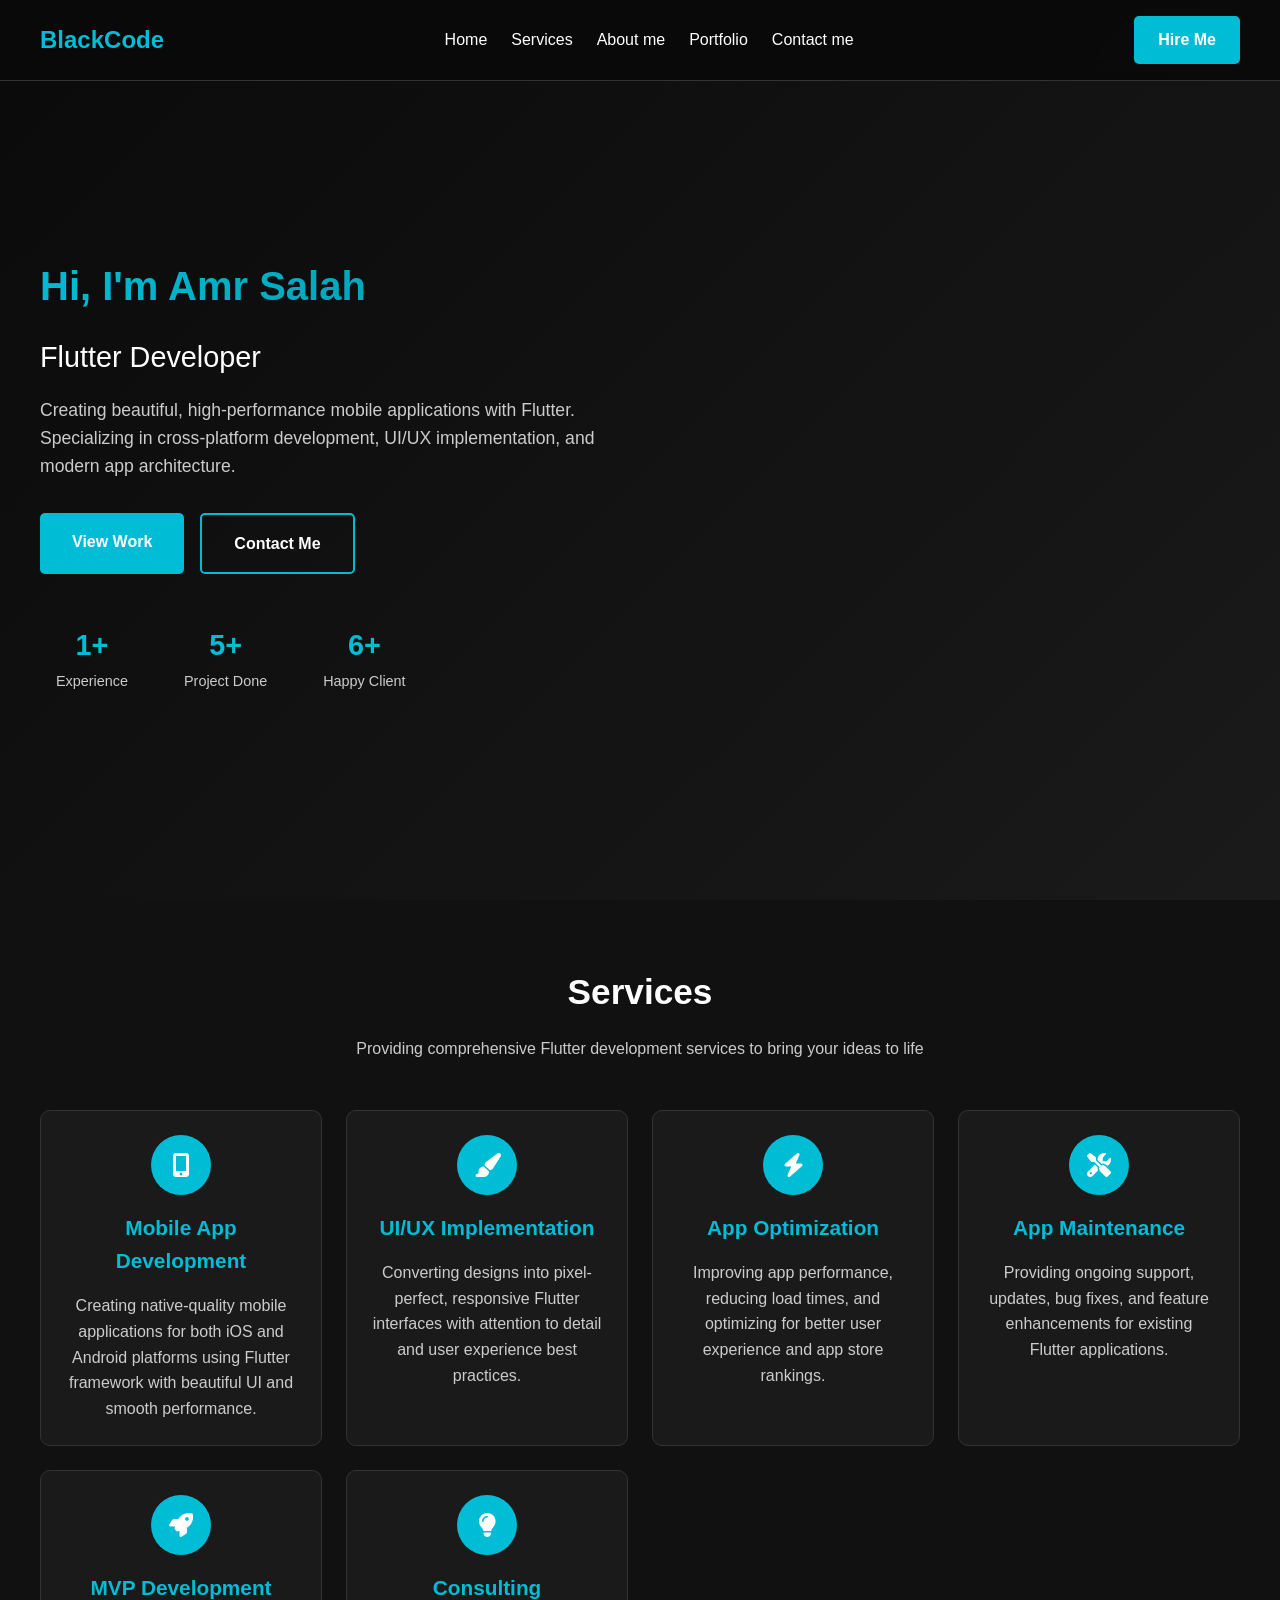
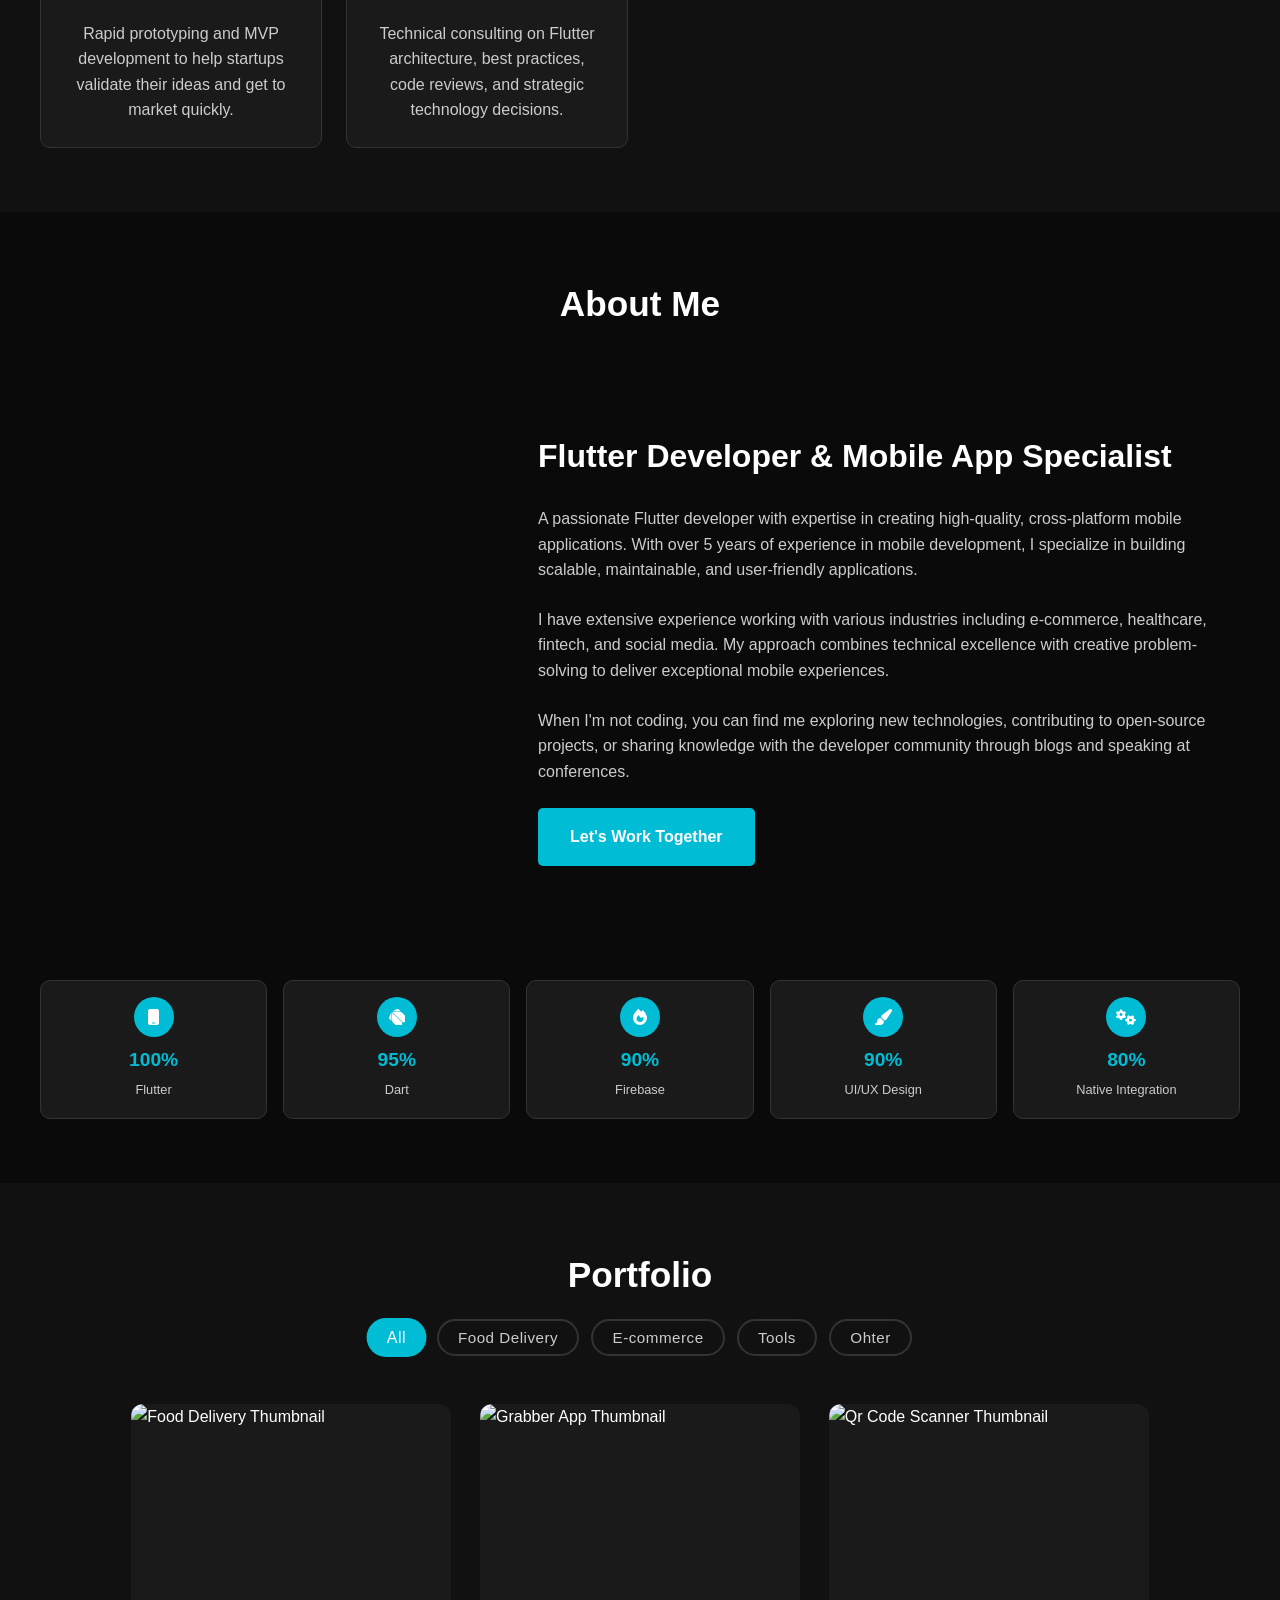
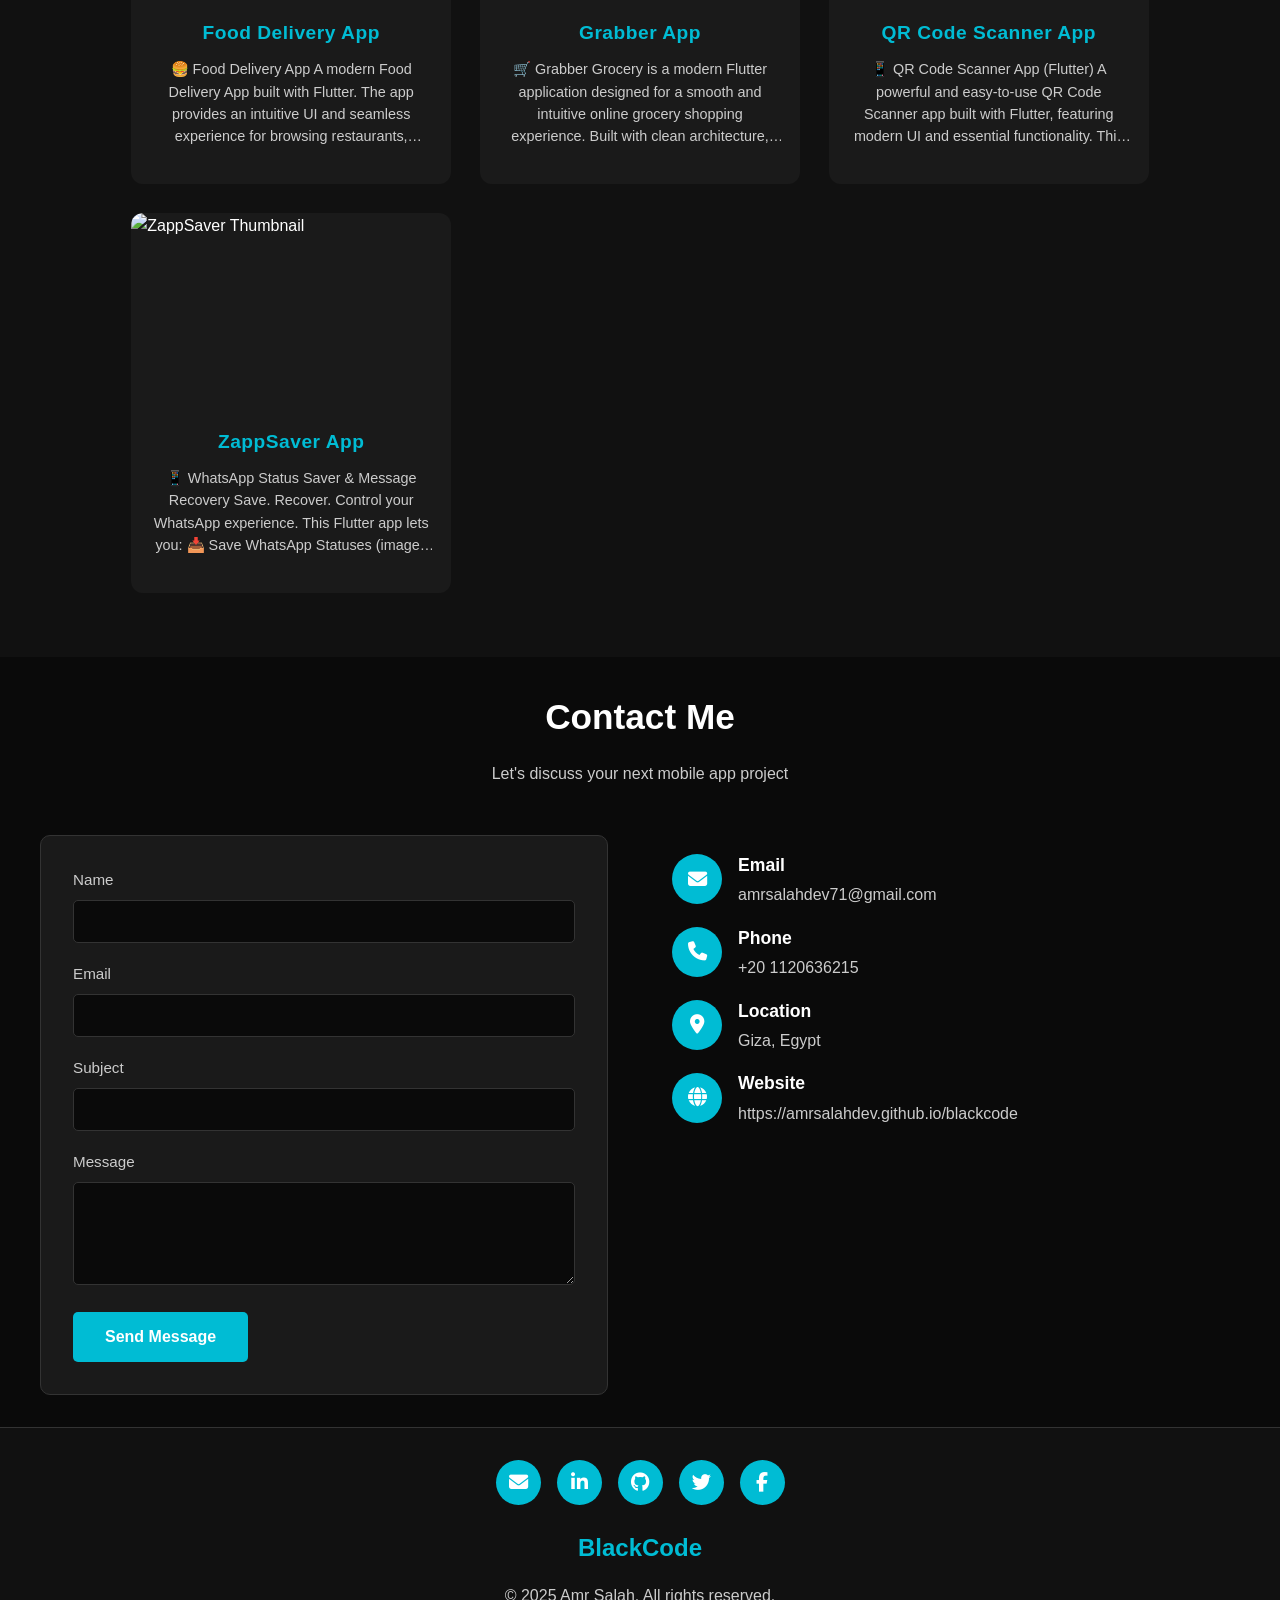
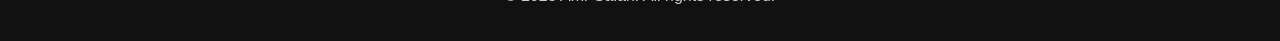
==== index.html @ 96d41e53 "update" ====
<!DOCTYPE html>
<html lang="en">

<head>
    <meta charset="UTF-8">
    <meta name="viewport" content="width=device-width, initial-scale=1.0">
    <title>Amr Salah | Flutter Developer</title>
    <link rel="stylesheet" href="https://cdnjs.cloudflare.com/ajax/libs/font-awesome/6.4.0/css/all.min.css">
    <!-- Lottie Player Web Component -->
    <script src="https://unpkg.com/@lottiefiles/lottie-player@latest/dist/lottie-player.js"></script>
    <!-- Load CSS -->
    <link rel="stylesheet" href="css/style.css">
    <link rel="stylesheet" href="css/header.css">
    <link rel="stylesheet" href="css/hero.css">
    <link rel="stylesheet" href="css/portfolio.css">
    <link rel="stylesheet" href="css/about.css">
    <link rel="stylesheet" href="css/services.css">
    <link rel="stylesheet" href="css/contact.css">
    <link rel="stylesheet" href="css/footer.css">
    

</head>

<body>
    <!-- Header -->
    <header class="header">
    <nav class="nav">
        <div class="logo">BlackCode</div>

        <ul class="nav-links">
            <li><a href="#home">Home</a></li>
            <li><a href="#services">Services</a></li>
            <li><a href="#about">About me</a></li>
            <li><a href="#portfolio">Portfolio</a></li>
            <li><a href="#contact">Contact me</a></li>
            <button class="close-menu">&times;</button>
        </ul>

        <a href="#contact" class="hire-btn">Hire Me</a>

        <button class="mobile-menu-btn" aria-label="Toggle menu">
            <i class="fas fa-bars"></i>
        </button>
    </nav>
</header>


    <!-- Hero Section -->
<section id="home" class="hero">
    <div class="hero-content">
        <div class="hero-text">
            <h1>Hi, I'm Amr Salah</h1>
            <h2>Flutter Developer</h2>
            <p>Creating beautiful, high-performance mobile applications with Flutter. Specializing in cross-platform
                development, UI/UX implementation, and modern app architecture.</p>
            <div class="hero-buttons">
                <a href="#portfolio" class="btn btn-primary">View Work</a>
                <a href="#contact" class="btn btn-secondary">Contact Me</a>
            </div>
            <div class="hero-stats">
                <div class="stat">
                    <span class="stat-number">1+</span>
                    <span class="stat-label">Experience</span>
                </div>
                <div class="stat">
                    <span class="stat-number">5+</span>
                    <span class="stat-label">Project Done</span>
                </div>
                <div class="stat">
                    <span class="stat-number">6+</span>
                    <span class="stat-label">Happy Client</span>
                </div>
            </div>
        </div>
        <div class="hero-image">
            <lottie-player src="https://raw.githubusercontent.com/AmrSalahDev/blackcode/main/laptop_lottie.json"
                background="transparent" speed="1" style="width: 600px; height: 600px;" loop autoplay>
            </lottie-player>
        </div>
    </div>
</section>

    <!-- Services Section -->
    <section id="services" class="services">
        <div class="container">
            <h2 class="section-title">Services</h2>
            <p class="section-subtitle">Providing comprehensive Flutter development services to bring your ideas to life
            </p>
            <div class="services-grid">
                <div class="service-card">
                    <div class="service-icon"><i class="fas fa-mobile-alt"></i></div>
                    <h3>Mobile App Development</h3>
                    <p>Creating native-quality mobile applications for both iOS and Android platforms using Flutter
                        framework with beautiful UI and smooth performance.</p>
                </div>
                <div class="service-card">
                    <div class="service-icon"><i class="fas fa-paint-brush"></i></div>
                    <h3>UI/UX Implementation</h3>
                    <p>Converting designs into pixel-perfect, responsive Flutter interfaces with attention to detail and
                        user experience best practices.</p>
                </div>
                <div class="service-card">
                    <div class="service-icon"><i class="fas fa-bolt"></i></div>
                    <h3>App Optimization</h3>
                    <p>Improving app performance, reducing load times, and optimizing for better user experience and app
                        store rankings.</p>
                </div>
                <div class="service-card">
                    <div class="service-icon"><i class="fas fa-tools"></i></div>
                    <h3>App Maintenance</h3>
                    <p>Providing ongoing support, updates, bug fixes, and feature enhancements for existing Flutter
                        applications.</p>
                </div>
                <div class="service-card">
                    <div class="service-icon"><i class="fas fa-rocket"></i></div>
                    <h3>MVP Development</h3>
                    <p>Rapid prototyping and MVP development to help startups validate their ideas and get to market
                        quickly.</p>
                </div>
                <div class="service-card">
                    <div class="service-icon"><i class="fas fa-lightbulb"></i></div>
                    <h3>Consulting</h3>
                    <p>Technical consulting on Flutter architecture, best practices, code reviews, and strategic
                        technology decisions.</p>
                </div>
            </div>
        </div>
    </section>

    <!-- About Section -->
   <section id="about" class="about">
    <div class="container">
        <h2 class="section-title">About Me</h2>
        <div class="about-content">
            <div class="about-image">
                <lottie-player src="https://raw.githubusercontent.com/AmrSalahDev/blackcode/main/laptop_lottie.json"
                    background="transparent" speed="1" style="width: 600px; height: 600px;" loop autoplay>
                </lottie-player>
            </div>
            <div class="about-text">
                <h2>Flutter Developer & Mobile App Specialist</h2>
                <p>A passionate Flutter developer with expertise in creating high-quality, cross-platform mobile
                    applications. With over 5 years of experience in mobile development, I specialize in building
                    scalable, maintainable, and user-friendly applications.</p>
                <p>I have extensive experience working with various industries including e-commerce, healthcare,
                    fintech, and social media. My approach combines technical excellence with creative
                    problem-solving to deliver exceptional mobile experiences.</p>
                <p>When I'm not coding, you can find me exploring new technologies, contributing to open-source
                    projects, or sharing knowledge with the developer community through blogs and speaking at
                    conferences.</p>
                <a href="#contact" class="btn btn-primary">Let's Work Together</a>
            </div>
        </div>
        <div class="skills-grid">
            <div class="skill">
                <div class="skill-icon"><i class="fas fa-mobile"></i></div>
                <span class="skill-percent">100%</span>
                <span class="skill-name">Flutter</span>
            </div>
            <div class="skill">
                <div class="skill-icon"><i class="fa-brands fa-dart-lang"></i></div>
                <span class="skill-percent">95%</span>
                <span class="skill-name">Dart</span>
            </div>
            <div class="skill">
                <div class="skill-icon"><i class="fas fa-fire"></i></div>
                <span class="skill-percent">90%</span>
                <span class="skill-name">Firebase</span>
            </div>
            <div class="skill">
                <div class="skill-icon"><i class="fas fa-paint-brush"></i></div>
                <span class="skill-percent">90%</span>
                <span class="skill-name">UI/UX Design</span>
            </div>
            <div class="skill">
                <div class="skill-icon"><i class="fas fa-cogs"></i></div>
                <span class="skill-percent">80%</span>
                <span class="skill-name">Native Integration</span>
            </div>
        </div>
    </div>
</section>

    <!-- Portfolio Section -->
    <section id="portfolio" class="portfolio">
        <div class="container">
            <h2 class="section-title">Portfolio</h2>

            <!-- Filter Buttons -->
            <div class="portfolio-filters">
                <button class="filter-btn active" data-filter="all">All</button>
                <button class="filter-btn" data-filter="food-delivery">Food Delivery</button>
                <button class="filter-btn" data-filter="ecommerce">E-commerce</button>
                <button class="filter-btn" data-filter="tool">Tools</button>
                <button class="filter-btn" data-filter="other">Ohter</button>
            </div>

            <!-- Portfolio Grid -->
            <div class="portfolio-grid">

                <a href="https://github.com/AmrSalahDev/FoodDelivery" target="_blank"
                    style="text-decoration: none; color: inherit;">
                    <div class="portfolio-item" data-category="food-delivery">
                        <div class="portfolio-image">
                            <img src="https://raw.githubusercontent.com/AmrSalahDev/FoodDelivery/main/screenshots/figma_thumbnail.png"
                                alt="Food Delivery Thumbnail">
                        </div>
                        <div class="portfolio-content">
                            <h3>Food Delivery App</h3>
                            <p>🍔 Food Delivery App A modern Food Delivery App built with Flutter. The app provides an
                                intuitive UI and seamless experience for browsing restaurants, selecting meals, and
                                placing orders.</p>
                        </div>
                    </div>
                </a>

                <a href="https://github.com/AmrSalahDev/Grabber" target="_blank"
                    style="text-decoration: none; color: inherit;">
                    <div class="portfolio-item" data-category="other">
                        <div class="portfolio-image">
                            <img src="https://raw.githubusercontent.com/AmrSalahDev/Grabber/main/screenshots/figma_thumbnail.png"
                                alt="Grabber App Thumbnail">
                        </div>
                        <div class="portfolio-content">
                            <h3>Grabber App</h3>
                            <p>🛒 Grabber Grocery is a modern Flutter application designed for a smooth and intuitive online grocery shopping experience. Built with clean architecture, state management (Cubit/BLoC), and Material 3 design, it offers a fast, reliable, and user-friendly way to browse.</p>
                        </div>
                    </div>
                </a>


                <a href="https://github.com/AmrSalahDev/QR-Code-Scanner" target="_blank"
                    style="text-decoration: none; color: inherit;">
                    <div class="portfolio-item" data-category="tool">
                        <div class="portfolio-image">
                            <img src="https://raw.githubusercontent.com/AmrSalahDev/QR-Code-Scanner/main/screenshots/figma-thumbnail.png"
                                alt="Qr Code Scanner Thumbnail">
                        </div>
                        <div class="portfolio-content">
                            <h3>QR Code Scanner App</h3>
                            <p>📱 QR Code Scanner App (Flutter) A powerful and easy-to-use QR Code Scanner app built
                                with Flutter, featuring modern UI and essential functionality. This app allows users to
                                scan QR codes instantly, view scan history, and generate new QR codes with custom data.
                            </p>
                        </div>
                    </div>
                </a>

                <a href="https://github.com/AmrSalahDev/ZappSaver" target="_blank"
                    style="text-decoration: none; color: inherit;">
                    <div class="portfolio-item" data-category="tool">
                        <div class="portfolio-image">
                            <img src="https://raw.githubusercontent.com/AmrSalahDev/ZappSaver/main/screenshots/figma_thumbnail.png"
                                alt="ZappSaver Thumbnail">
                        </div>
                        <div class="portfolio-content">
                            <h3>ZappSaver App</h3>
                            <p>📱 WhatsApp Status Saver & Message Recovery Save. Recover. Control your WhatsApp experience. This Flutter app lets you: 📥 Save WhatsApp Statuses (images & videos) directly to your phone before they disappear. 🕵️ Recover Deleted Messages even after the sender deletes them. 💾 View, manage, and share saved statuses anytime.
                            </p>
                        </div>
                    </div>
                </a>


            </div>
        </div>
    </section>

    <!-- Contact Section -->
    <section id="contact" class="contact">
        <div class="container">
            <h2 class="section-title">Contact Me</h2>
            <p class="section-subtitle">Let's discuss your next mobile app project</p>
            <div class="contact-content">
                <div class="contact-form">
                    <form action="https://formspree.io/f/xgvlqvgq" method="POST">
                        <div class="form-group">
                            <label for="name">Name</label>
                            <input type="text" id="name" name="name" required>
                        </div>
                        <div class="form-group">
                            <label for="email">Email</label>
                            <input type="email" id="email" name="email" required>
                        </div>
                        <div class="form-group">
                            <label for="subject">Subject</label>
                            <input type="text" id="subject" name="subject" required>
                        </div>
                        <div class="form-group">
                            <label for="message">Message</label>
                            <textarea id="message" name="message" rows="5" required></textarea>
                        </div>
                        <button type="submit" class="btn btn-primary">Send Message</button>
                    </form>

                </div>
                <div class="contact-info">
                    <div class="contact-item">
                        <div class="contact-icon"><i class="fas fa-envelope"></i></div>
                        <div class="contact-details">
                            <h4>Email</h4>
                            <p>amrsalahdev71@gmail.com</p>
                        </div>
                    </div>
                    <div class="contact-item">
                        <div class="contact-icon"><i class="fas fa-phone"></i></div>
                        <div class="contact-details">
                            <h4>Phone</h4>
                            <p>+20 1120636215</p>
                        </div>
                    </div>
                    <div class="contact-item">
                        <div class="contact-icon"><i class="fas fa-map-marker-alt"></i></div>
                        <div class="contact-details">
                            <h4>Location</h4>
                            <p>Giza, Egypt</p>
                        </div>
                    </div>
                    <div class="contact-item">
                        <div class="contact-icon"><i class="fas fa-globe"></i></div>
                        <div class="contact-details">
                            <h4>Website</h4>
                            <p>https://amrsalahdev.github.io/blackcode</p>
                        </div>
                    </div>
                </div>
            </div>
        </div>
    </section>

    <!-- Footer -->
    <footer class="footer">
        <div class="footer-content">
            <div class="social-links">
                <a href="mailto:amrsalahdev71@gmail.com" class="social-link" aria-label="Email" target="_blank">
                    <i class="fas fa-envelope"></i>
                </a>

                <a href="https://www.linkedin.com/in/amr-salah-02378b283/" class="social-link" aria-label="LinkedIn"
                    target="_blank">
                    <i class="fab fa-linkedin-in"></i>
                </a>

                <a href="https://github.com/AmrSalahDev" class="social-link" aria-label="GitHub" target="_blank">
                    <i class="fab fa-github"></i>
                </a>

                <a href="#" class="social-link" aria-label="Twitter" target="_blank">
                    <i class="fab fa-twitter"></i>
                </a>

                <a href="#" class="social-link" aria-label="Facebook" target="_blank">
                    <i class="fab fa-facebook-f"></i>
                </a>

            </div>
            <div class="logo" style="margin-bottom: 1rem;">BlackCode</div>
            <p>&copy; 2025 Amr Salah. All rights reserved.</p>
        </div>
    </footer>

    <script src="js/script.js"></script>
</body>

</html>
---- css/style.css ----
:root {
    --primary-color: #00bcd4;
    --primary-dark: #0097a7;
    --bg-dark: #0a0a0a;
    --bg-light: #1a1a1a;
    --text-light: #cccccc;
    --text-white: #ffffff;
    --border-color: #333333;
    --card-bg: #1a1a1a;
    --transition: all 0.3s ease;
}

* {
    margin: 0;
    padding: 0;
    box-sizing: border-box;
}

body {
    font-family: 'Segoe UI', Tahoma, Geneva, Verdana, sans-serif;
    background-color: var(--bg-dark);
    color: var(--text-white);
    line-height: 1.6;
    overflow-x: hidden;
}

/* Sections */
section {
    padding: 4rem 1rem;
    opacity: 0;
    transform: translateY(40px);
    transition: all 0.8s ease-out;
}

section.visible {
    opacity: 1;
    transform: translateY(0);
}

.container {
    max-width: 1200px;
    margin: 0 auto;
}

.section-title {
    text-align: center;
    font-size: 2.2rem;
    margin-bottom: 1rem;
    color: var(--text-white);
}

.section-subtitle {
    text-align: center;
    color: var(--text-light);
    margin-bottom: 3rem;
    max-width: 600px;
    margin-left: auto;
    margin-right: auto;
}




/* Animations */
@keyframes fadeIn {
    from {
        opacity: 0;
        transform: translateY(10px);
    }

    to {
        opacity: 1;
        transform: translateY(0);
    }
}

/* Smooth scrolling */
html {
    scroll-behavior: smooth;
}


/* Reduced motion for users who prefer it */
@media (prefers-reduced-motion: reduce) {
    * {
        animation-duration: 0.01ms !important;
        animation-iteration-count: 1 !important;
        transition-duration: 0.01ms !important;
    }

    section {
        opacity: 1;
        transform: none;
        transition: none;
    }

    html {
        scroll-behavior: auto;
    }
}

/* Responsive Design */
@media (min-width: 768px) {
    .hero-content {
        grid-template-columns: 1fr 1fr;
        text-align: left;
        gap: 4rem;
    }

    .hero-image {
        order: 1;
    }

    .hero-buttons {
        justify-content: flex-start;
    }

    .hero-stats {
        justify-content: flex-start;
    }

    .about-content {
        grid-template-columns: 1fr 2fr;
        text-align: left;
    }

    .contact-content {
        grid-template-columns: 1fr 1fr;
        gap: 4rem;
    }

    .nav-links {
        display: flex;
    }
}

@media (max-width: 767px) {
    .mobile-menu-btn {
        display: block;
    }

    .nav-links {
        display: none;
    }

    .hero-text h1 {
        font-size: 2.2rem;
    }

    .hero-text h2 {
        font-size: 1.6rem;
    }

    .hero-buttons {
        flex-direction: column;
        align-items: center;
    }

    .btn {
        width: 100%;
        max-width: 280px;
    }

    .hero-stats {
        justify-content: center;
    }

    .portfolio-filters {
        flex-wrap: wrap;
    }

    .hire-btn {
        display: none;
    }
}

@media (max-width: 480px) {
    .header {
        padding: 1rem;
    }

    .hero,
    .services,
    .about,
    .portfolio,
    .contact {
        padding: 3rem 1rem;
    }

    .section-title {
        font-size: 1.8rem;
    }

    .hero-text h1 {
        font-size: 2rem;
    }

    .hero-text h2 {
        font-size: 1.5rem;
    }

    .stat {
        min-width: 80px;
        padding: 0.5rem;
    }

    .stat-number {
        font-size: 1.5rem;
    }
}
---- css/header.css ----
/* Header */
.header {
    position: fixed;
    top: 0;
    width: 100%;
    background: rgba(10, 10, 10, 0.95);
    backdrop-filter: blur(10px);
    z-index: 1000;
    padding: 1rem 2rem;
    border-bottom: 1px solid var(--border-color);
}

/* Nav container */
.nav {
    display: flex;
    justify-content: space-between;
    align-items: center;
    max-width: 1200px;
    margin: 0 auto;
}

/* Logo */
.logo {
    color: var(--primary-color);
    font-size: 1.5rem;
    font-weight: bold;
    z-index: 1001;
}

/* Desktop nav links */
.nav-links {
    display: flex;
    list-style: none;
    gap: 1.5rem;
    align-items: center;
}

.nav-links a {
    color: var(--text-white);
    text-decoration: none;
    transition: var(--transition);
    font-weight: 500;
    padding: 0.5rem 0;
    position: relative;
}

.nav-links a:hover,
.nav-links a:focus {
    color: var(--primary-color);
}

.nav-links a::after {
    content: '';
    position: absolute;
    bottom: 0;
    left: 0;
    width: 0;
    height: 2px;
    background: var(--primary-color);
    transition: var(--transition);
}

.nav-links a:hover::after,
.nav-links a:focus::after {
    width: 100%;
}

/* Hire button */
.hire-btn {
    background: var(--primary-color);
    color: var(--text-white);
    padding: 0.7rem 1.5rem;
    border: none;
    border-radius: 5px;
    text-decoration: none;
    transition: var(--transition);
    font-weight: 600;
    display: inline-block;
}

.hire-btn:hover,
.hire-btn:focus {
    background: var(--primary-dark);
    transform: translateY(-2px);
}

/* Mobile menu button (hamburger) */
.mobile-menu-btn {
    display: none; /* hidden by default on desktop */
    background: none;
    border: none;
    color: var(--text-white);
    font-size: 1.5rem;
    cursor: pointer;
    padding: 0.5rem;
    border-radius: 4px;
    transition: var(--transition);
    z-index: 1001;
}

.mobile-menu-btn:hover,
.mobile-menu-btn:focus {
    background: rgba(255, 255, 255, 0.1);
    outline: none;
}


/* Mobile menu overlay */
.nav-links.mobile-active {
    display: flex;
    flex-direction: column;
    position: fixed;
    top: 0;
    left: 0;
    width: 100%;
    height: 100vh;
    background: var(--bg-dark);
    align-items: center;
    justify-content: center;
    gap: 2rem;
    animation: fadeIn 0.3s ease-in-out;
    z-index: 999;
}

.nav-links.mobile-active a {
    font-size: 1.5rem;
}

/* Close button for mobile menu */
.close-menu {
    display: none;
    position: fixed; /* always top-right */
    top: 1.5rem;
    right: 1.5rem;
    background: none;
    border: none;
    color: var(--text-white);
    font-size: 1.8rem;
    cursor: pointer;
    z-index: 1002;
}

.nav-links.mobile-active .close-menu {
    display: block;
}

@media (min-width: 992px) {
    .mobile-menu-btn {
        display: none !important; /* hide hamburger on large screens */
    }

    .nav-links {
        display: flex !important; /* show desktop nav links */
        flex-direction: row;
        position: static;
        height: auto;
        background: none;
        align-items: center;
        justify-content: flex-end;
    }

    .close-menu {
        display: none !important;
    }
}


/* Responsive media queries */

/* Tablets & small desktops */
@media (max-width: 991px) {
    .nav-links {
        display: none; /* hide nav links by default on mobile */
    }

     .mobile-menu-btn {
        display: block; /* show hamburger */
    }
}

/* Extra small screens (mobiles) */
@media (max-width: 480px) {
    .header {
        padding: 0.8rem 1rem;
    }

    .logo {
        font-size: 1.3rem;
    }

    .hire-btn {
        padding: 0.6rem 1.2rem;
        font-size: 0.9rem;
    }

    .mobile-menu-btn {
        font-size: 1.3rem;
    }

    .nav-links.mobile-active a {
        font-size: 1.3rem;
    }
}

/* Animation for mobile menu */
@keyframes fadeIn {
    0% {
        opacity: 0;
        transform: translateY(-10%);
    }
    100% {
        opacity: 1;
        transform: translateY(0);
    }
}
---- css/hero.css ----
.hero {
    min-height: 100vh; /* Minimum height = 100% of the viewport height */
    display: flex; /* Make the element a flex container to easily arrange child elements */
    align-items: center; /* Vertically center the child elements within the container */
    padding: 6rem 1rem 2rem; /* Padding: top 6rem, right/left 1rem, bottom 2rem */
    background: linear-gradient(135deg, var(--bg-dark) 0%, var(--bg-light) 100%); 
    /* Background: linear gradient from dark to light color at a 135-degree angle */
}


.hero-content {
    max-width: 1200px;
    margin: 0 auto;
    display: grid;
    grid-template-columns: 1fr;
    gap: 3rem;
    align-items: center;
    text-align: center;
}

.hero-text h1 {
    font-size: 2.5rem;
    margin-bottom: 1rem;
    background: linear-gradient(135deg, var(--primary-color), var(--primary-dark));
    -webkit-background-clip: text;
    -webkit-text-fill-color: transparent;
    background-clip: text;
}

.hero-text h2 {
    font-size: 1.8rem;
    margin-bottom: 1rem;
    color: var(--text-white);
    font-weight: 500;
}

.hero-text p {
    font-size: 1.1rem;
    color: var(--text-light);
    margin-bottom: 2rem;
    max-width: 600px;
    margin-left: auto;
    margin-right: auto;
}

.hero-buttons {
    display: flex;
    gap: 1rem;
    justify-content: center;
    flex-wrap: wrap;
    margin-bottom: 2rem;
}

.btn {
    padding: 1rem 2rem;
    border: none;
    border-radius: 5px;
    text-decoration: none;
    font-weight: bold;
    transition: var(--transition);
    cursor: pointer;
    display: inline-block;
    text-align: center;
    font-size: 1rem;
}

.btn-primary {
    background: var(--primary-color);
    color: var(--text-white);
}

.btn-primary:hover,
.btn-primary:focus {
    background: var(--primary-dark);
    transform: translateY(-2px);
}

.btn-secondary {
    background: transparent;
    color: var(--text-white);
    border: 2px solid var(--primary-color);
}

.btn-secondary:hover,
.btn-secondary:focus {
    background: var(--primary-color);
    color: var(--text-white);
}

.hero-stats {
    display: flex;
    gap: 1.5rem;
    margin-top: 2rem;
    justify-content: center;
    flex-wrap: wrap;
}

.stat {
    text-align: center;
    padding: 1rem;
    min-width: 100px;
}

.stat-number {
    font-size: 1.8rem;
    font-weight: bold;
    color: var(--primary-color);
    display: block;
}

.stat-label {
    font-size: 0.9rem;
    color: var(--text-light);
}

.hero-image {
    display: flex;
    justify-content: center;
    align-items: center;
    order: -1;
}

.hero-image lottie-player {
    width: 100%;
    max-width: 450px;
    height: auto;
}

@media (min-width: 992px) {
    .hero-content {
        grid-template-columns: 1fr 1fr;
        text-align: left;
    }

    .hero-text {
        order: 1;
    }

    .hero-image {
        order: 2;
    }

    .hero-buttons {
        justify-content: flex-start;
    }

    .hero-stats {
        justify-content: flex-start;
    }
}


@media (max-width: 991px) {
    .hero-content {
        grid-template-columns: 1fr;
        text-align: center;
    }

    .hero-image {
        
        order: -1;
    }

    .hero-buttons {
        justify-content: center;
    }

    .hero-stats {
        justify-content: center;
    }
}


@media (max-width: 480px) {
    .hero {
        padding: 4rem 1rem 1.5rem;
    }

    .hero-text h1 {
        font-size: 2rem;
    }

    .hero-text h2 {
        font-size: 1.5rem;
    }

    .hero-text p {
        font-size: 1rem;
        max-width: 90%;
    }

    .hero-buttons {
        flex-direction: column;
        gap: 0.75rem;
    }

    .btn {
        padding: 0.8rem 1.5rem;
        font-size: 0.95rem;
    }

    .hero-stats {
        flex-direction: column;
        gap: 1rem;
    }

    .stat-number {
        font-size: 1.5rem;
    }

    .stat-label {
        font-size: 0.85rem;
    }

    .hero-image lottie-player {
        max-width: 250px;
    }
}
---- css/portfolio.css ----
/* ========================= */
/* Portfolio Section */
/* ========================= */
.portfolio {
    background: #111111;
    /* Dark background for portfolio section */
    padding: 4rem 2rem;
    /* Top/bottom 4rem, left/right 2rem spacing */
}

/* ========================= */
/* Filter Buttons */
/* ========================= */
.portfolio-filters {
    display: flex;
    /* Align buttons horizontally */
    justify-content: center;
    /* Center buttons in the section */
    gap: 0.75rem;
    /* Space between buttons */
    margin-bottom: 3rem;
    /* Space below the filters */
    flex-wrap: wrap;
    /* Wrap to next line on small screens */
}

.filter-btn {
    background: transparent;
    /* Transparent button background */
    color: var(--text-light);
    /* Light text color */
    border: 2px solid var(--border-color);
    /* Button border */
    padding: 0.5rem 1.2rem;
    /* Space inside button */
    border-radius: 50px;
    /* Rounded pill shape */
    cursor: pointer;
    /* Pointer on hover */
    transition: all 0.3s ease;
    /* Smooth hover/focus effect */
    font-size: 0.95rem;
    /* Font size */
    letter-spacing: 0.5px;
    /* Slight spacing between letters */
}

/* Active/Hover/Focus states for buttons */
.filter-btn.active,
.filter-btn:hover,
.filter-btn:focus {
    background: var(--primary-color);
    /* Highlight background */
    border-color: var(--primary-color);
    /* Match border to background */
    color: var(--text-white);
    /* White text */
    transform: scale(1.05);
    /* Slight zoom effect */
    outline: none;
    /* removes default focus outline */
    box-shadow: none;
    /* removes any shadow if browser adds it */
    border: none;
}

/* ========================= */
/* Portfolio Grid */
/* ========================= */
.portfolio-grid {
    display: grid;
    /* Use CSS grid layout */
    grid-template-columns: repeat(auto-fill, minmax(280px, 320px));
    /* Responsive columns */
    justify-content: center;
    /* Center grid if not full */
    gap: 1.8rem;
    /* Gap between cards */
}

/* ========================= */
/* Portfolio Item / Card */
/* ========================= */
.portfolio-item {
    background: var(--card-bg);
    /* Card background color */
    border-radius: 12px;
    /* Rounded corners */
    overflow: hidden;
    /* Clip overflowing content */
    cursor: pointer;
    /* Pointer on hover */
    position: relative;
    /* For overlay or child positioning */
    display: flex;
    /* Flex layout for content */
    flex-direction: column;
    /* Stack image + content vertically */
    height: 380px;
    /* Fixed height for all cards */
    opacity: 1;
    /* Fully visible */
    transform: scale(1);
    /* Default scale */
    transition: opacity 0.4s ease, transform 0.4s ease;
    /* Smooth animation */
}

/* Hidden cards (used for filtering) */
.portfolio-item.hide {
    opacity: 0;
    /* Fade out */
    transform: scale(0.8);
    /* Slight shrink */
    pointer-events: none;
    /* Disable clicks on hidden items */
}

/* Hover effect for cards */
.portfolio-item:hover {
    transform: translateY(-8px) scale(1.03);
    /* Lift + scale */
    box-shadow: 0 15px 25px rgba(0, 0, 0, 0.35);
    /* Shadow for depth */
}

/* ========================= */
/* Portfolio Image */
/* ========================= */
.portfolio-image {
    width: 100%;
    /* Full width of card */
    height: 50%;
    /* Adjust height automatically */
    display: flex;
    /* Center the image */
    align-items: center;
    justify-content: center;
    position: relative;
    /* For overlay positioning */
}

.portfolio-image img {
    width: 100%;
    /* Fill container width */
    height: 100%;
    /* Fill container height */
    object-fit: cover;
    /* Crop image to fill container */
    object-position: top;
    /* Align top of image when cropped */
    display: block;
    transition: transform 0.4s ease;
    /* Smooth zoom on hover */
}

/* Zoom image slightly on card hover */
.portfolio-item:hover .portfolio-image img {
    transform: scale(1.1);
}

/* ========================= */
/* Portfolio Content */
/* ========================= */
.portfolio-content {
    padding: 1.5rem 1.2rem;
    /* Space inside card */
    flex: 1;
    /* Take remaining space */
    text-align: center;
    /* Center content */
    display: flex;
    /* Flex column for content */
    flex-direction: column;
}

.portfolio-content h3 {
    color: var(--primary-color);
    /* Title color */
    margin-bottom: 0.6rem;
    /* Space below title */
    font-size: 1.2rem;
    letter-spacing: 0.5px;
}

.portfolio-content p {
    color: var(--text-light);
    font-size: 0.9rem;
    line-height: 1.4rem;

    display: -webkit-box;
    /* Needed for multi-line clamp */
    -webkit-box-orient: vertical;
    -webkit-line-clamp: 4;
    /* Limit to 4 lines */

    display: box;
    /* Older fallback */
    box-orient: vertical;

    line-clamp: 4;
    /* Standard property for future */

    overflow: hidden;
    /* Hide overflow text */
    text-overflow: ellipsis;
    /* Show ... at end */
}

/* ========================= */
/* Links Reset */
/* ========================= */
a {
    text-decoration: none;
    color: inherit;
    outline: none;
    border: none;
}

.portfolio-item a:focus,
.portfolio-item a:active,
.portfolio-item a:focus-visible {
    outline: none;      /* removes the browser focus ring */
    box-shadow: none;   /* removes shadow added by some browsers */
}


/* ========================= */
/* Responsive Styles */
/* ========================= */
@media (max-width: 768px) {
    .portfolio-grid {
        grid-template-columns: repeat(auto-fill, minmax(220px, 1fr));
        gap: 1.2rem;
    }

    .portfolio-image {
        height: 180px;
    }

    .portfolio-content h3 {
        font-size: 1.1rem;
    }

    .portfolio-content p {
        font-size: 0.85rem;
    }
}

@media (max-width: 480px) {
    .portfolio-grid {
        grid-template-columns: 1fr;
        /* Single column on very small screens */
        gap: 1rem;
    }

    .portfolio-image {
        height: 160px;
    }

    .portfolio-content {
        padding: 1rem;
    }

    .portfolio-content h3 {
        font-size: 1rem;
    }

    .portfolio-content p {
        font-size: 0.8rem;
    }

    .filter-btn {
        padding: 0.4rem 1rem;
        font-size: 0.85rem;
    }
}
---- css/about.css ----
.about {
    background: var(--bg-dark);
    
}

.about-content {
    display: grid;
    grid-template-columns: 1fr;
    gap: 3rem;
    align-items: center;
    text-align: center;
}

.about-image {
    display: flex;
    justify-content: center; 
    align-items: center;    
}


.about-image lottie-player {
   width: 100%;
    max-width: 450px;
    height: auto;
    
}

.about-text h2 {
    font-size: 2rem;
    margin-bottom: 1.5rem;
    color: var(--text-white);
}

.about-text p {
    color: var(--text-light);
    margin-bottom: 1.5rem;
    text-align: left;
}

/* Skills Grid */
.skills-grid {
    display: grid;
    grid-template-columns: repeat(auto-fit, minmax(120px, 1fr));
    gap: 1rem;
    margin-top: 2rem;
}

.skill {
    text-align: center;
    padding: 1rem;
    background: var(--card-bg);
    border-radius: 10px;
    border: 1px solid var(--border-color);
    transition: var(--transition);
}

.skill:hover {
    transform: translateY(-3px);
    border-color: var(--primary-color);
}

.skill-icon {
    width: 40px;
    height: 40px;
    background: var(--primary-color);
    border-radius: 50%;
    display: flex;
    align-items: center;
    justify-content: center;
    margin: 0 auto 0.5rem;
    font-size: 1rem;
}

.skill-percent {
    font-size: 1.2rem;
    font-weight: bold;
    color: var(--primary-color);
    display: block;
}

.skill-name {
    font-size: 0.8rem;
    color: var(--text-light);
}

@media (min-width: 768px) {
    .about-content {
        grid-template-columns: 1fr 2fr;
        text-align: left;
    }
}

/* Responsive for small mobile screens */
@media (max-width: 480px) {
    .about-content {
        gap: 1.5rem;
    }

    .about-text h2 {
        font-size: 1.5rem;
    }

    .about-text p {
        font-size: 0.95rem;
    }

    .about-image lottie-player {
        max-width: 250px;
        height: auto;
    }

    .skills-grid {
        grid-template-columns: 1fr 1fr;
        gap: 0.75rem;
    }

    .skill-icon {
        width: 35px;
        height: 35px;
        font-size: 0.9rem;
    }

    .skill-percent {
        font-size: 1rem;
    }

    .skill-name {
        font-size: 0.75rem;
    }
}

/* Extra small devices <360px */
@media (max-width: 360px) {
    .skills-grid {
        grid-template-columns: 1fr;
    }
}
---- css/services.css ----
/* Services Section */
.services {
    background: #111111;
}

.services-grid {
    display: grid;
    grid-template-columns: repeat(auto-fit, minmax(280px, 1fr));
    gap: 1.5rem;
}

.service-card {
    background: var(--card-bg);
    padding: 1.5rem;
    border-radius: 10px;
    text-align: center;
    transition: var(--transition);
    border: 1px solid var(--border-color);
    height: 100%;
    display: flex;
    flex-direction: column;
    align-items: center;
}

.service-card:hover {
    transform: translateY(-5px);
    border-color: var(--primary-color);
    box-shadow: 0 10px 20px rgba(0, 0, 0, 0.2);
}

.service-icon {
    width: 60px;
    height: 60px;
    background: var(--primary-color);
    border-radius: 50%;
    display: flex;
    align-items: center;
    justify-content: center;
    margin: 0 auto 1rem;
    font-size: 1.5rem;
}

.service-card h3 {
    font-size: 1.3rem;
    margin-bottom: 1rem;
    color: var(--primary-color);
}

.service-card p {
    color: var(--text-light);
    line-height: 1.6;
}

/* Responsive for small mobile screens */
@media (max-width: 480px) {
    .services-grid {
        grid-template-columns: 1fr;
        gap: 1rem;
    }

    .service-card {
        padding: 1rem;
    }

    .service-icon {
        width: 50px;
        height: 50px;
        font-size: 1.2rem;
    }

    .service-card h3 {
        font-size: 1.1rem;
    }

    .service-card p {
        font-size: 0.9rem;
        line-height: 1.4;
    }
}

/* Extra small devices <360px */
@media (max-width: 360px) {
    .service-card h3 {
        font-size: 1rem;
    }

    .service-card p {
        font-size: 0.85rem;
    }

    .service-icon {
        width: 45px;
        height: 45px;
        font-size: 1rem;
    }
}
---- css/contact.css ----
/* Contact Section */
.contact {
    background: var(--bg-dark);
    padding: 2rem 1rem; /* default padding for small screens */
}

.contact-content {
    display: flex;
    flex-direction: column; /* stack vertically on mobile */
    gap: 2rem;
}

.contact-form {
    background: var(--card-bg);
    padding: 1.5rem;
    border-radius: 10px;
    border: 1px solid var(--border-color);
    order: 1; /* ensures form comes first on mobile */
}

.form-group {
    margin-bottom: 1.2rem;
}

.form-group label {
    display: block;
    margin-bottom: 0.5rem;
    color: var(--text-light);
    font-size: 0.95rem;
}

.form-group input,
.form-group textarea {
    width: 100%;
    padding: 0.8rem;
    background: var(--bg-dark);
    border: 1px solid var(--border-color);
    border-radius: 5px;
    color: var(--text-white);
    transition: var(--transition);
}

.form-group input:focus,
.form-group textarea:focus {
    outline: none;
    border-color: var(--primary-color);
}

.contact-info {
    padding: 1rem 0;
    order: 2; /* ensures info comes after form on mobile */
}

.contact-item {
    display: flex;
    align-items: center;
    margin-bottom: 1rem;
}

.contact-icon {
    width: 40px;
    height: 40px;
    background: var(--primary-color);
    border-radius: 50%;
    display: flex;
    align-items: center;
    justify-content: center;
    margin-right: 0.8rem;
    font-size: 1rem;
    flex-shrink: 0;
}

.contact-details h4 {
    color: var(--text-white);
    margin-bottom: 0.2rem;
    font-size: 1rem;
}

.contact-details p {
    color: var(--text-light);
    font-size: 0.9rem;
}

/* Tablet screens */
@media (min-width: 768px) {
    .contact-content {
        display: grid;
        grid-template-columns: 1fr 1fr; /* form + info side by side */
        gap: 3rem;
    }

    .contact-form,
    .contact-info {
        order: initial; /* reset order for grid layout */
    }

    .contact-form {
        padding: 1.8rem;
    }

    .contact-icon {
        width: 45px;
        height: 45px;
        font-size: 1.1rem;
        margin-right: 0.9rem;
    }

    .contact-details h4 {
        font-size: 1.05rem;
    }

    .contact-details p {
        font-size: 0.95rem;
    }
}

/* Desktop / large screens */
@media (min-width: 1200px) {
    .contact-content {
        gap: 4rem;
    }

    .contact-form {
        padding: 2rem;
    }

    .contact-icon {
        width: 50px;
        height: 50px;
        font-size: 1.2rem;
        margin-right: 1rem;
    }

    .contact-details h4 {
        font-size: 1.1rem;
    }

    .contact-details p {
        font-size: 1rem;
    }
}

/* Extra small mobile adjustments */
@media (max-width: 480px) {
    .contact {
        padding: 1.5rem 0.8rem;
    }

    .form-group input,
    .form-group textarea {
        padding: 0.6rem;
    }

    .contact-icon {
        width: 35px;
        height: 35px;
        font-size: 0.9rem;
        margin-right: 0.6rem;
    }

    .contact-details h4 {
        font-size: 0.95rem;
    }

    .contact-details p {
        font-size: 0.85rem;
    }

    .contact-content {
        gap: 1.5rem;
    }
}
---- css/footer.css ----
/* Footer */
.footer {
    background: #111111;
    padding: 2rem 1rem;
    text-align: center;
    border-top: 1px solid var(--border-color);
}

.footer-content {
    max-width: 1200px;
    margin: 0 auto;
}

.social-links {
    display: flex;
    justify-content: center;
    gap: 1rem;
    margin-bottom: 1.5rem;
}

.social-link {
    width: 45px;
    height: 45px;
    background: var(--primary-color);
    border-radius: 50%;
    display: flex;
    align-items: center;
    justify-content: center;
    color: var(--text-white);
    text-decoration: none;
    transition: var(--transition);
    font-size: 1.2rem;
}

.social-link:hover,
.social-link:focus {
    background: var(--primary-dark);
    transform: translateY(-3px);
}

.footer p {
    color: var(--text-light);
}
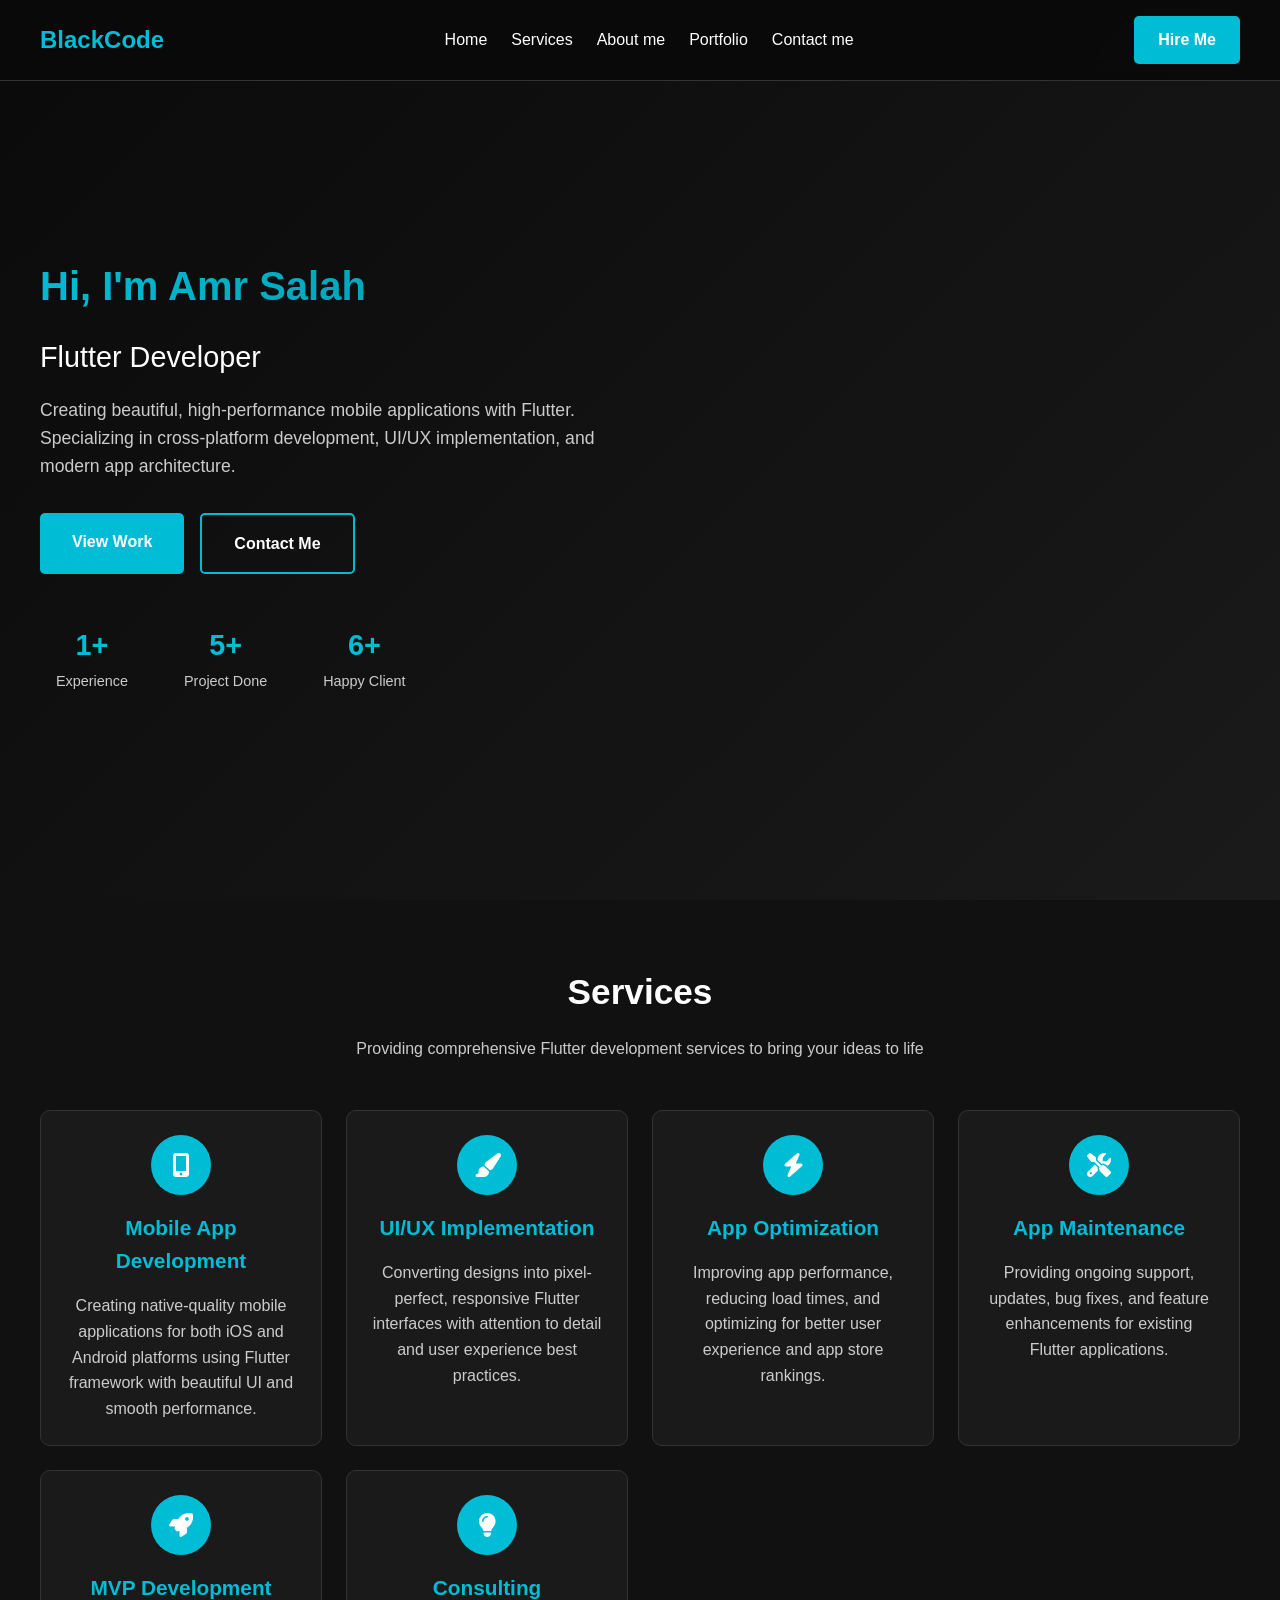
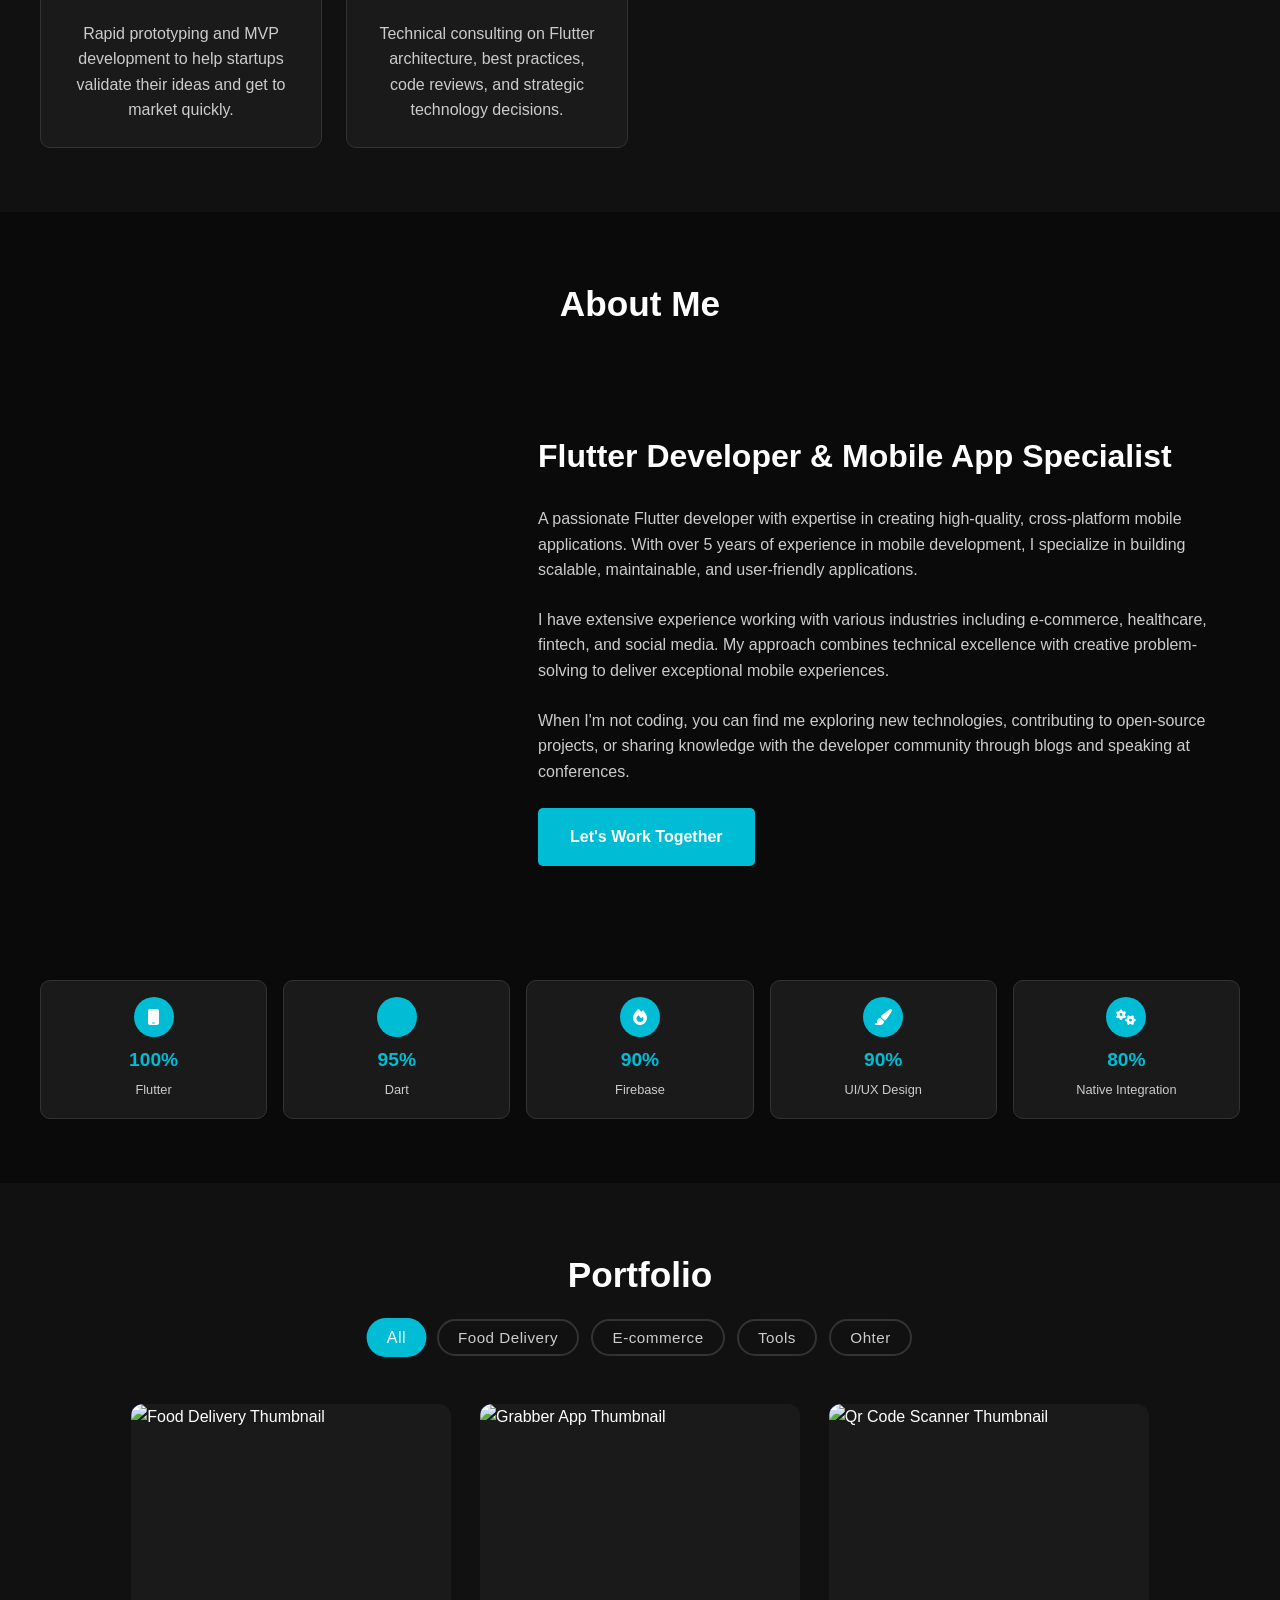
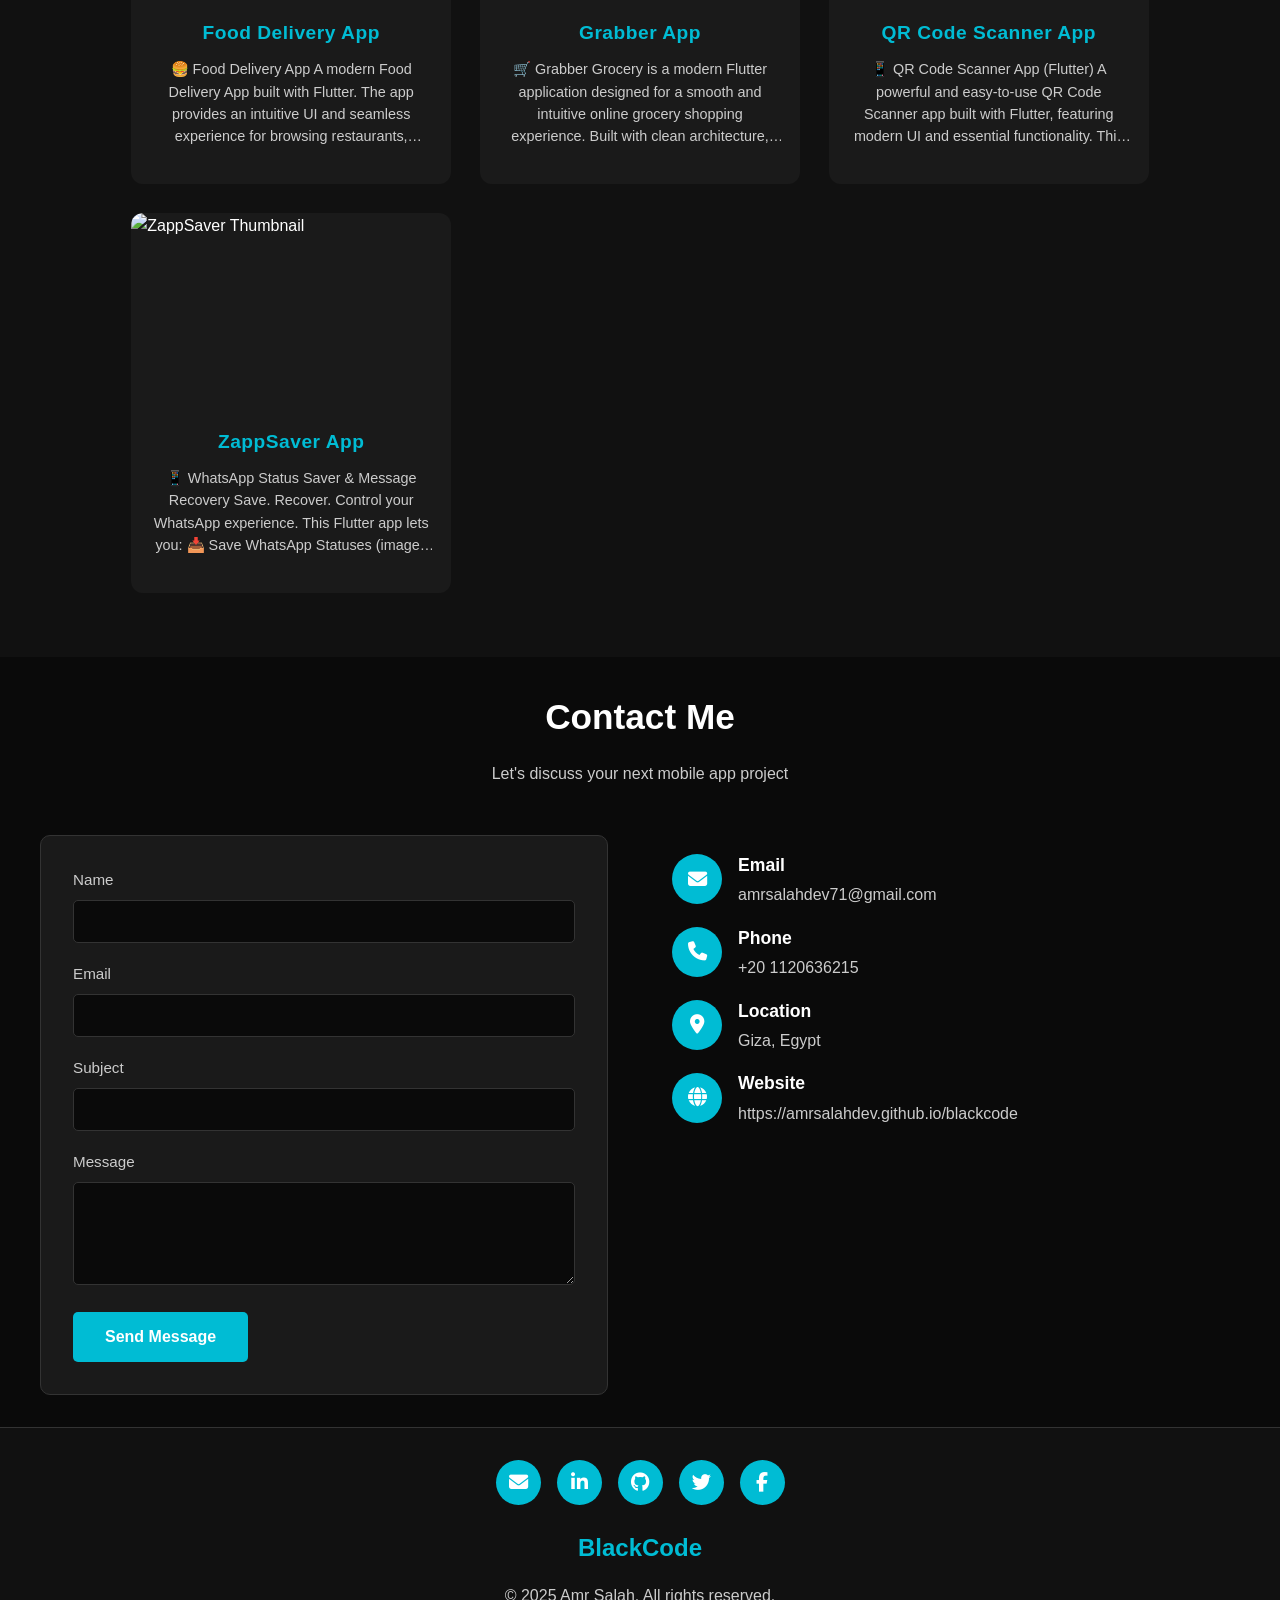
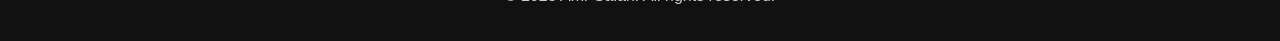
==== commit d44443cc: "update" ====
--- a/index.html
+++ b/index.html
@@ -157,11 +157,12 @@
                 <span class="skill-percent">100%</span>
                 <span class="skill-name">Flutter</span>
             </div>
-            <div class="skill">
-                <div class="skill-icon"><i class="fa-brands fa-dart-lang"></i></div>
-                <span class="skill-percent">95%</span>
-                <span class="skill-name">Dart</span>
-            </div>
+           <div class="skill">
+    <div class="skill-icon"><i class="fa-brands fa-dart"></i></div>
+    <span class="skill-percent">95%</span>
+    <span class="skill-name">Dart</span>
+</div>
+
             <div class="skill">
                 <div class="skill-icon"><i class="fas fa-fire"></i></div>
                 <span class="skill-percent">90%</span>
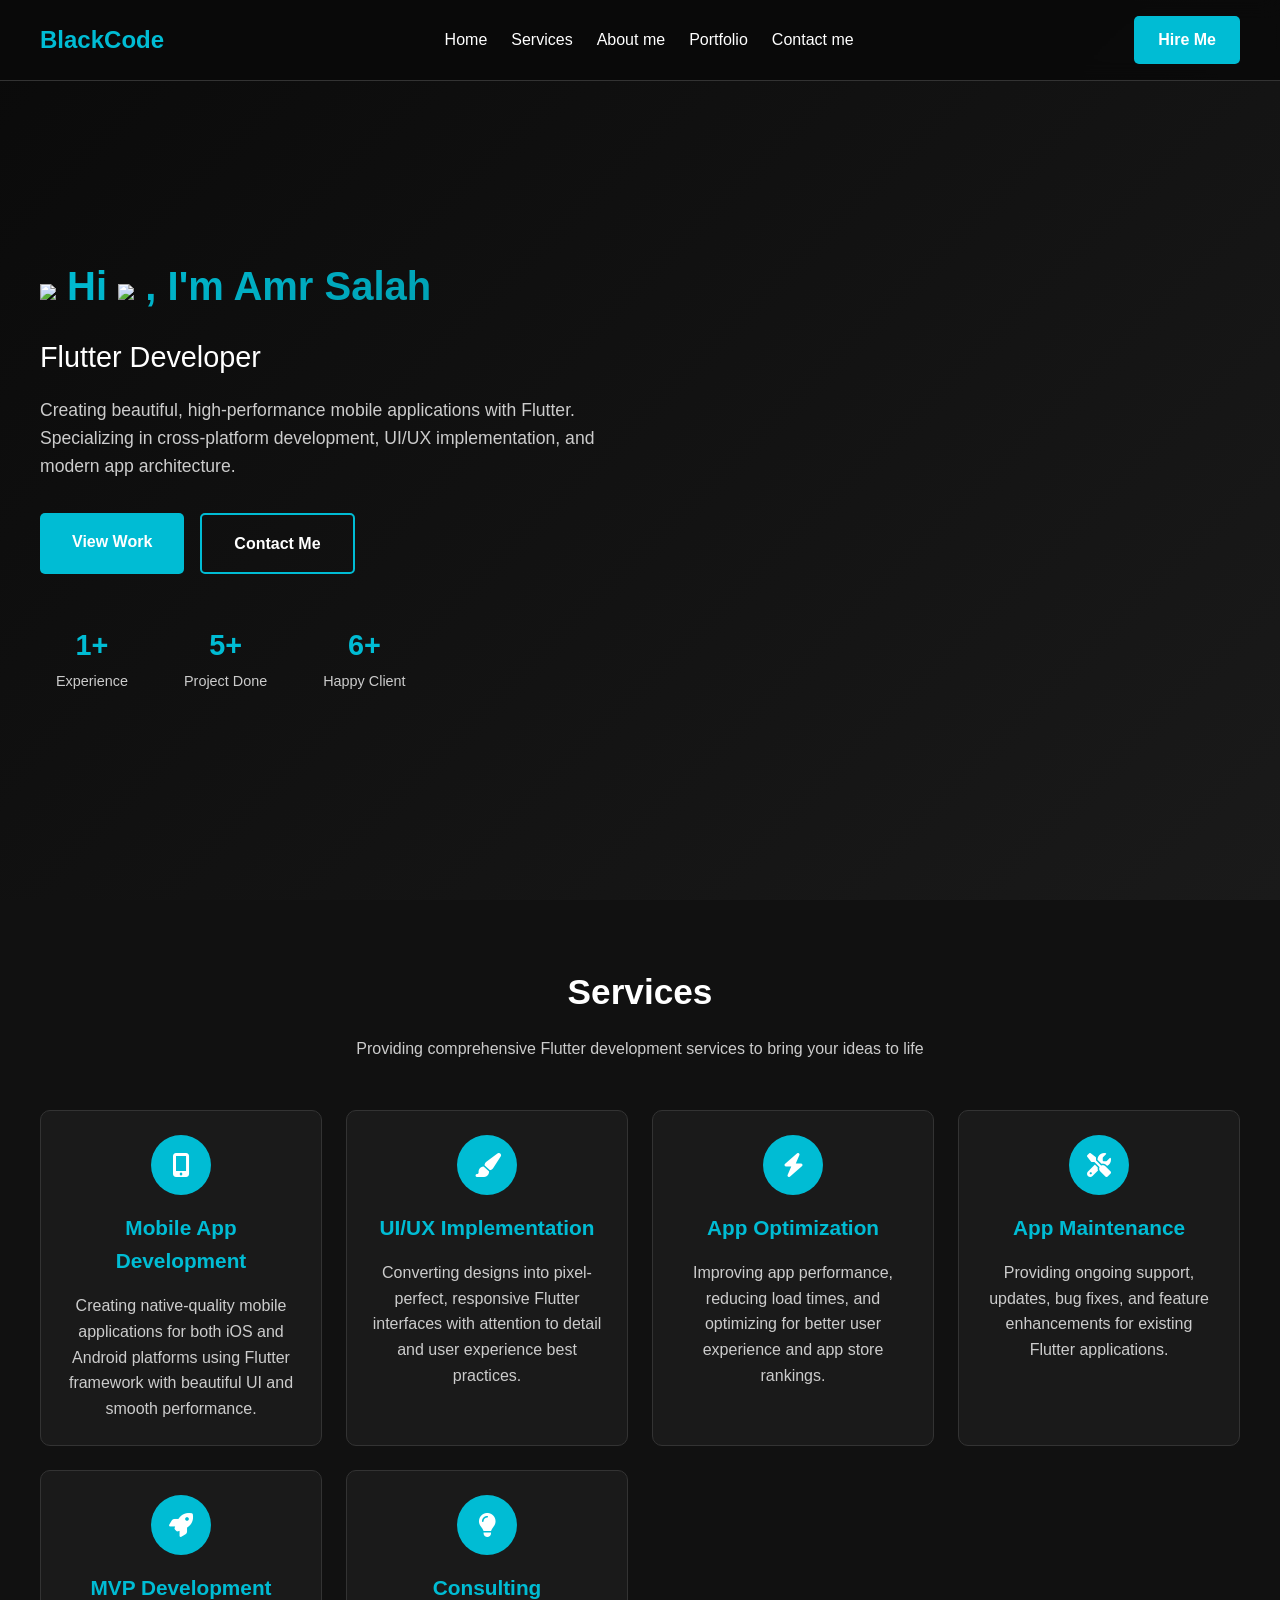
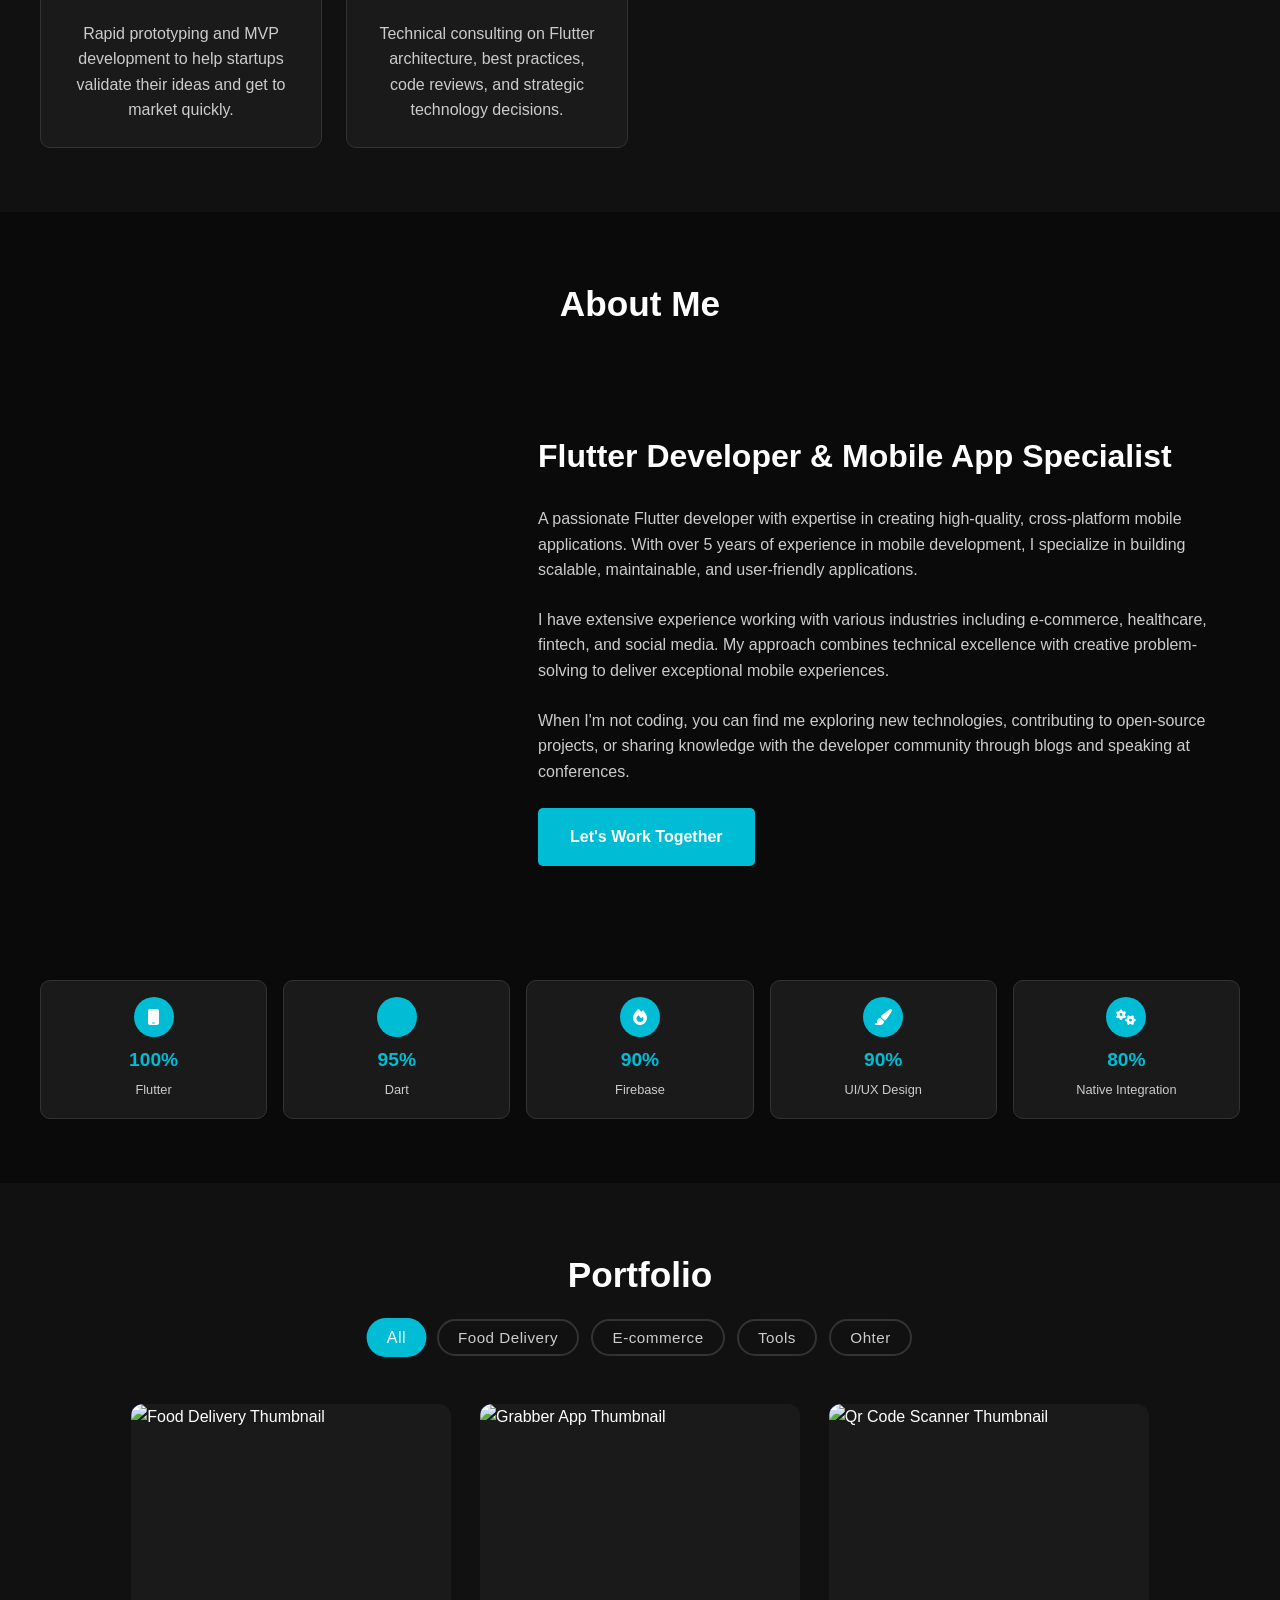
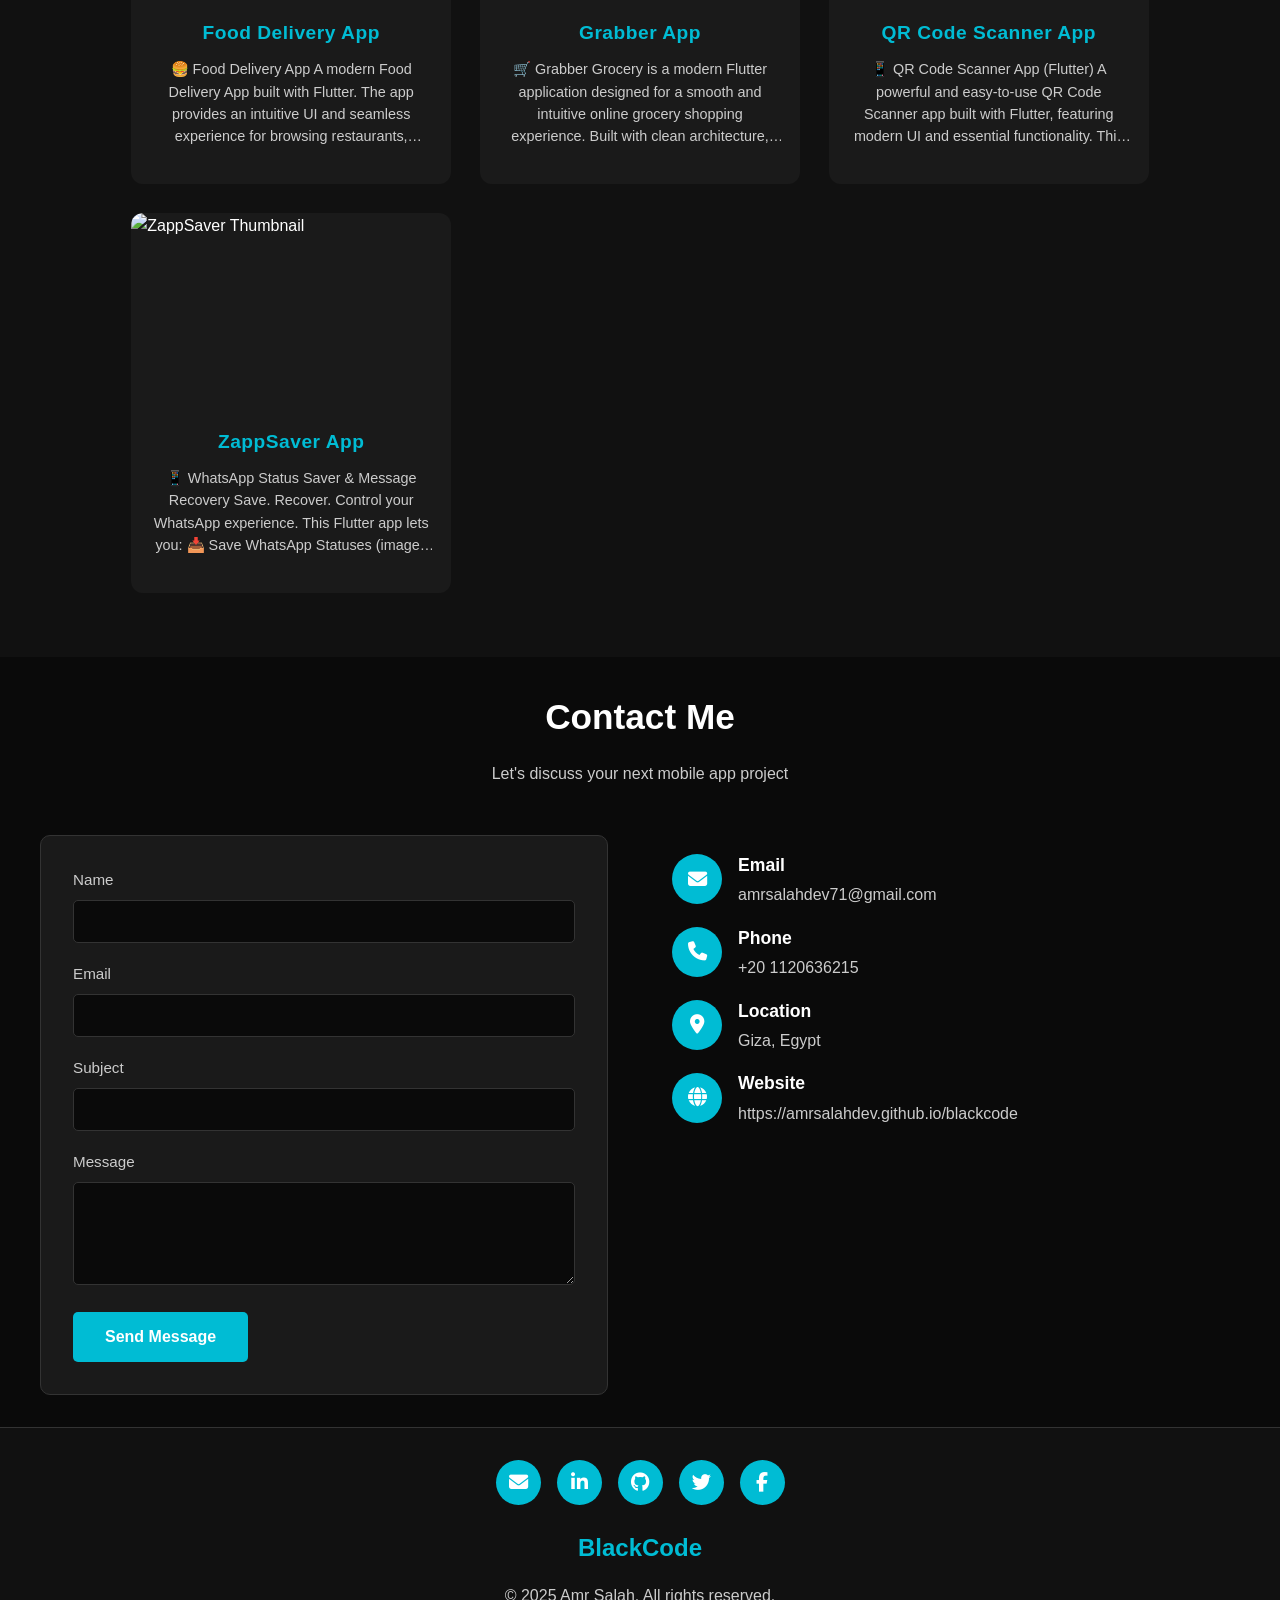
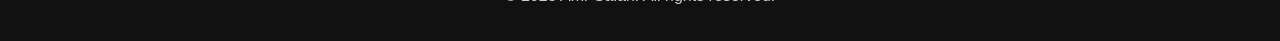
==== commit 53d7d468: "Update index.html" ====
--- a/index.html
+++ b/index.html
@@ -49,7 +49,12 @@
 <section id="home" class="hero">
     <div class="hero-content">
         <div class="hero-text">
-            <h1>Hi, I'm Amr Salah</h1>
+           <h1 align="left">
+  <img src="https://emojis.slackmojis.com/emojis/images/1531849430/4246/blob-sunglasses.gif?1531849430" width="30"/> Hi 
+   <img src="https://media.giphy.com/media/hvRJCLFzcasrR4ia7z/giphy.gif" width="35px">
+, I'm Amr Salah
+ 
+</h1>
             <h2>Flutter Developer</h2>
             <p>Creating beautiful, high-performance mobile applications with Flutter. Specializing in cross-platform
                 development, UI/UX implementation, and modern app architecture.</p>
@@ -363,4 +368,4 @@
     <script src="js/script.js"></script>
 </body>
 
-</html>+</html>
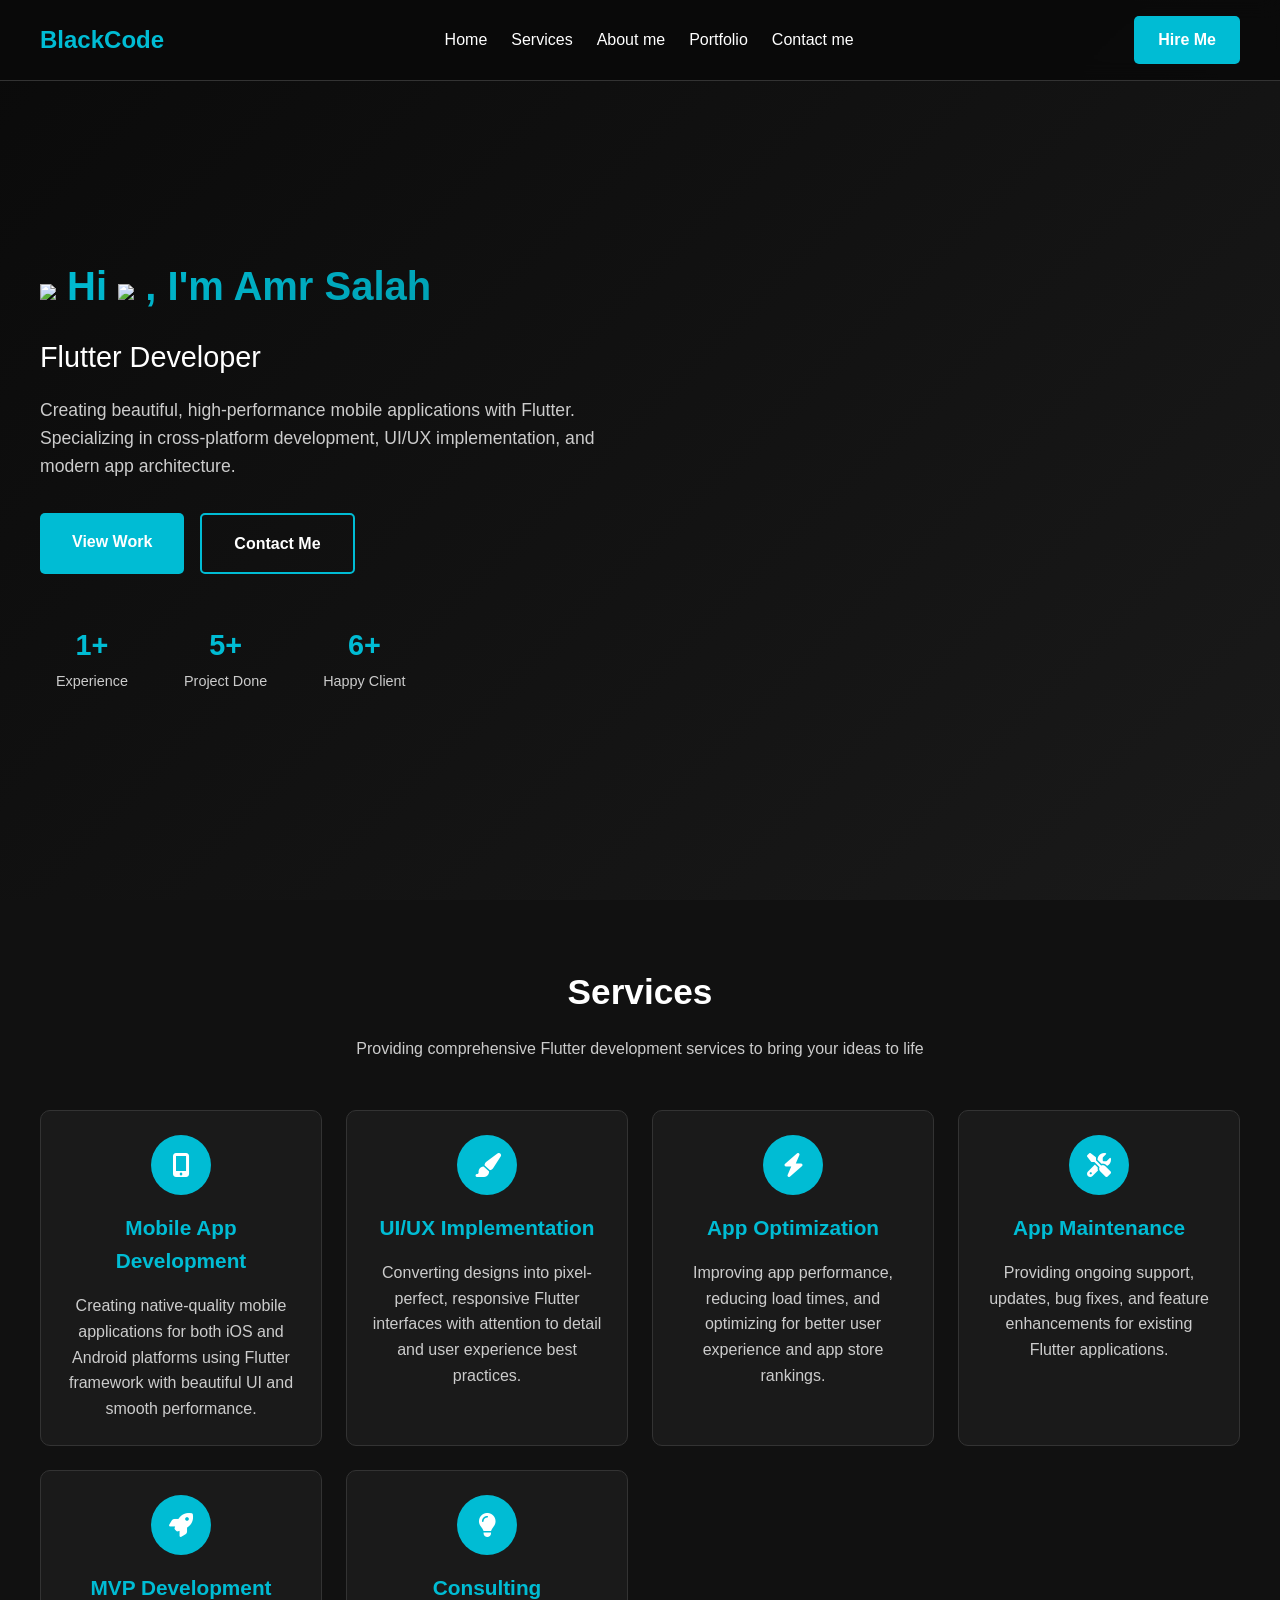
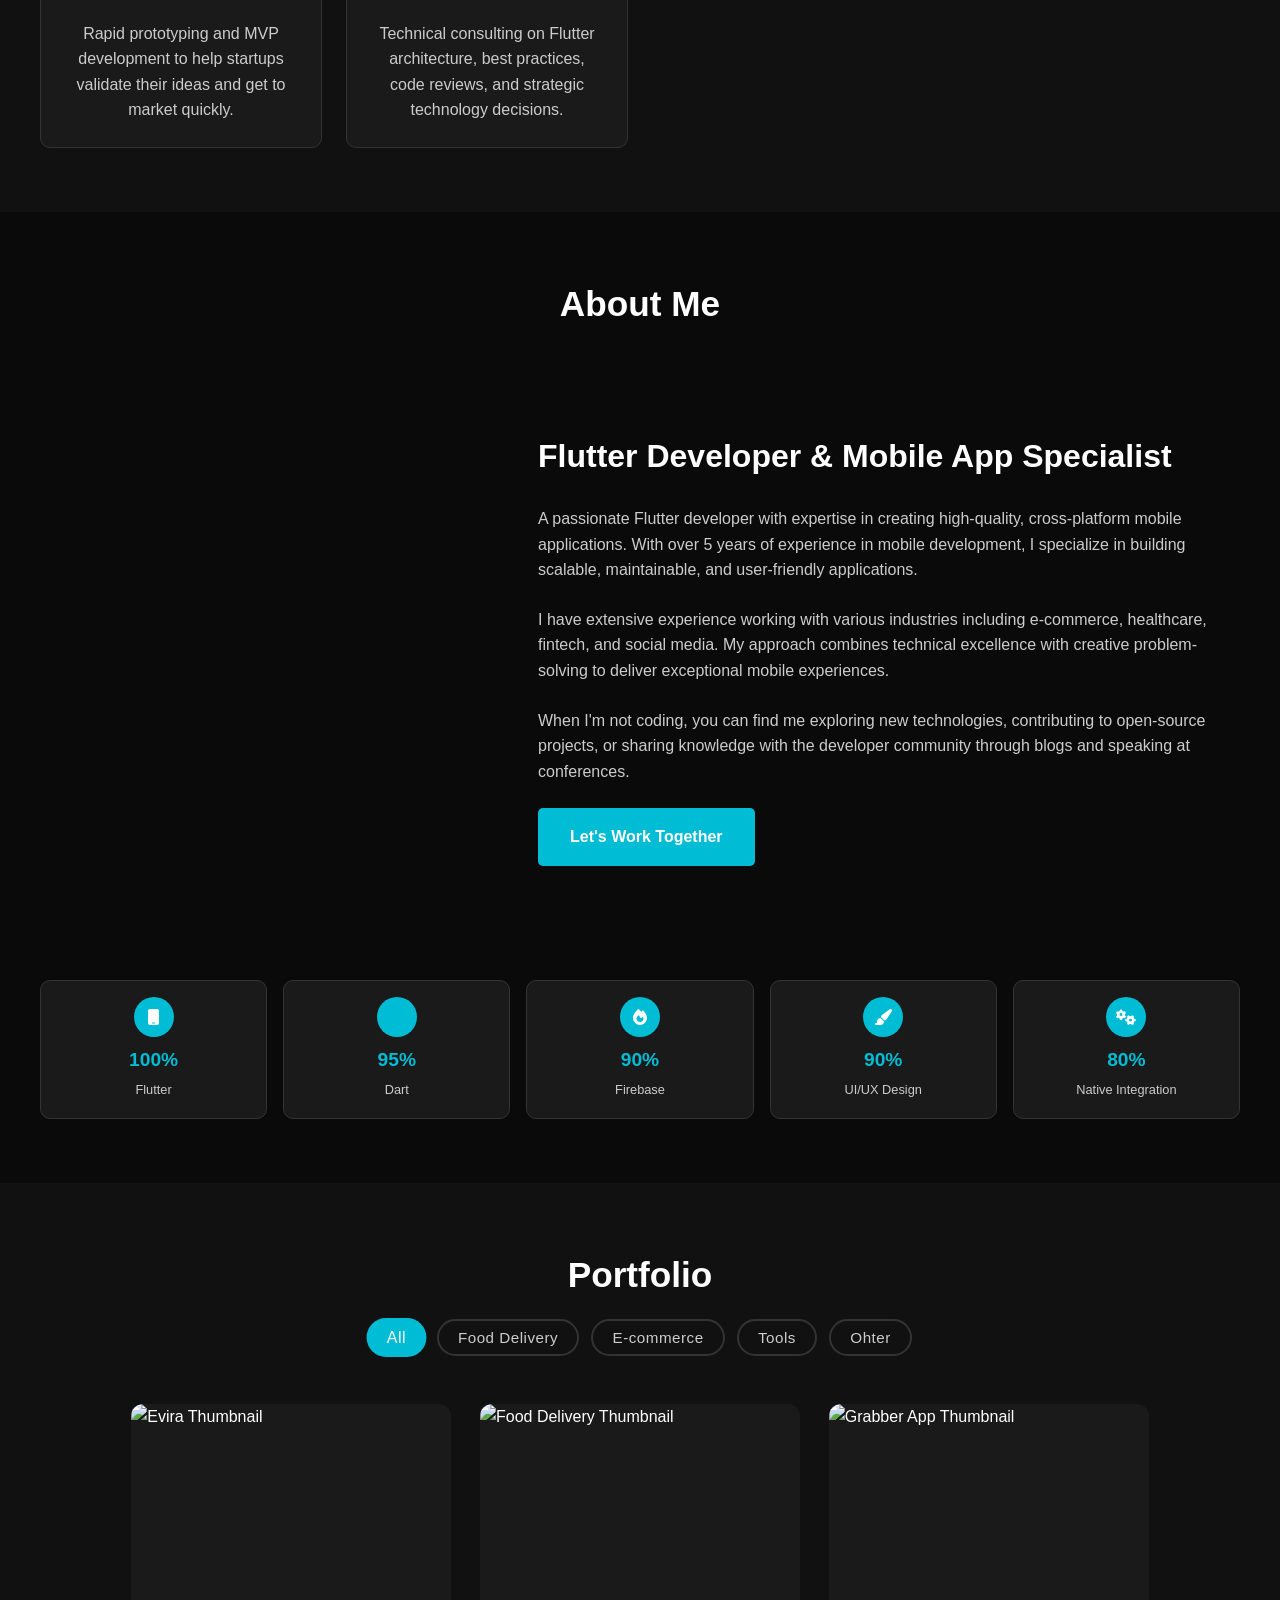
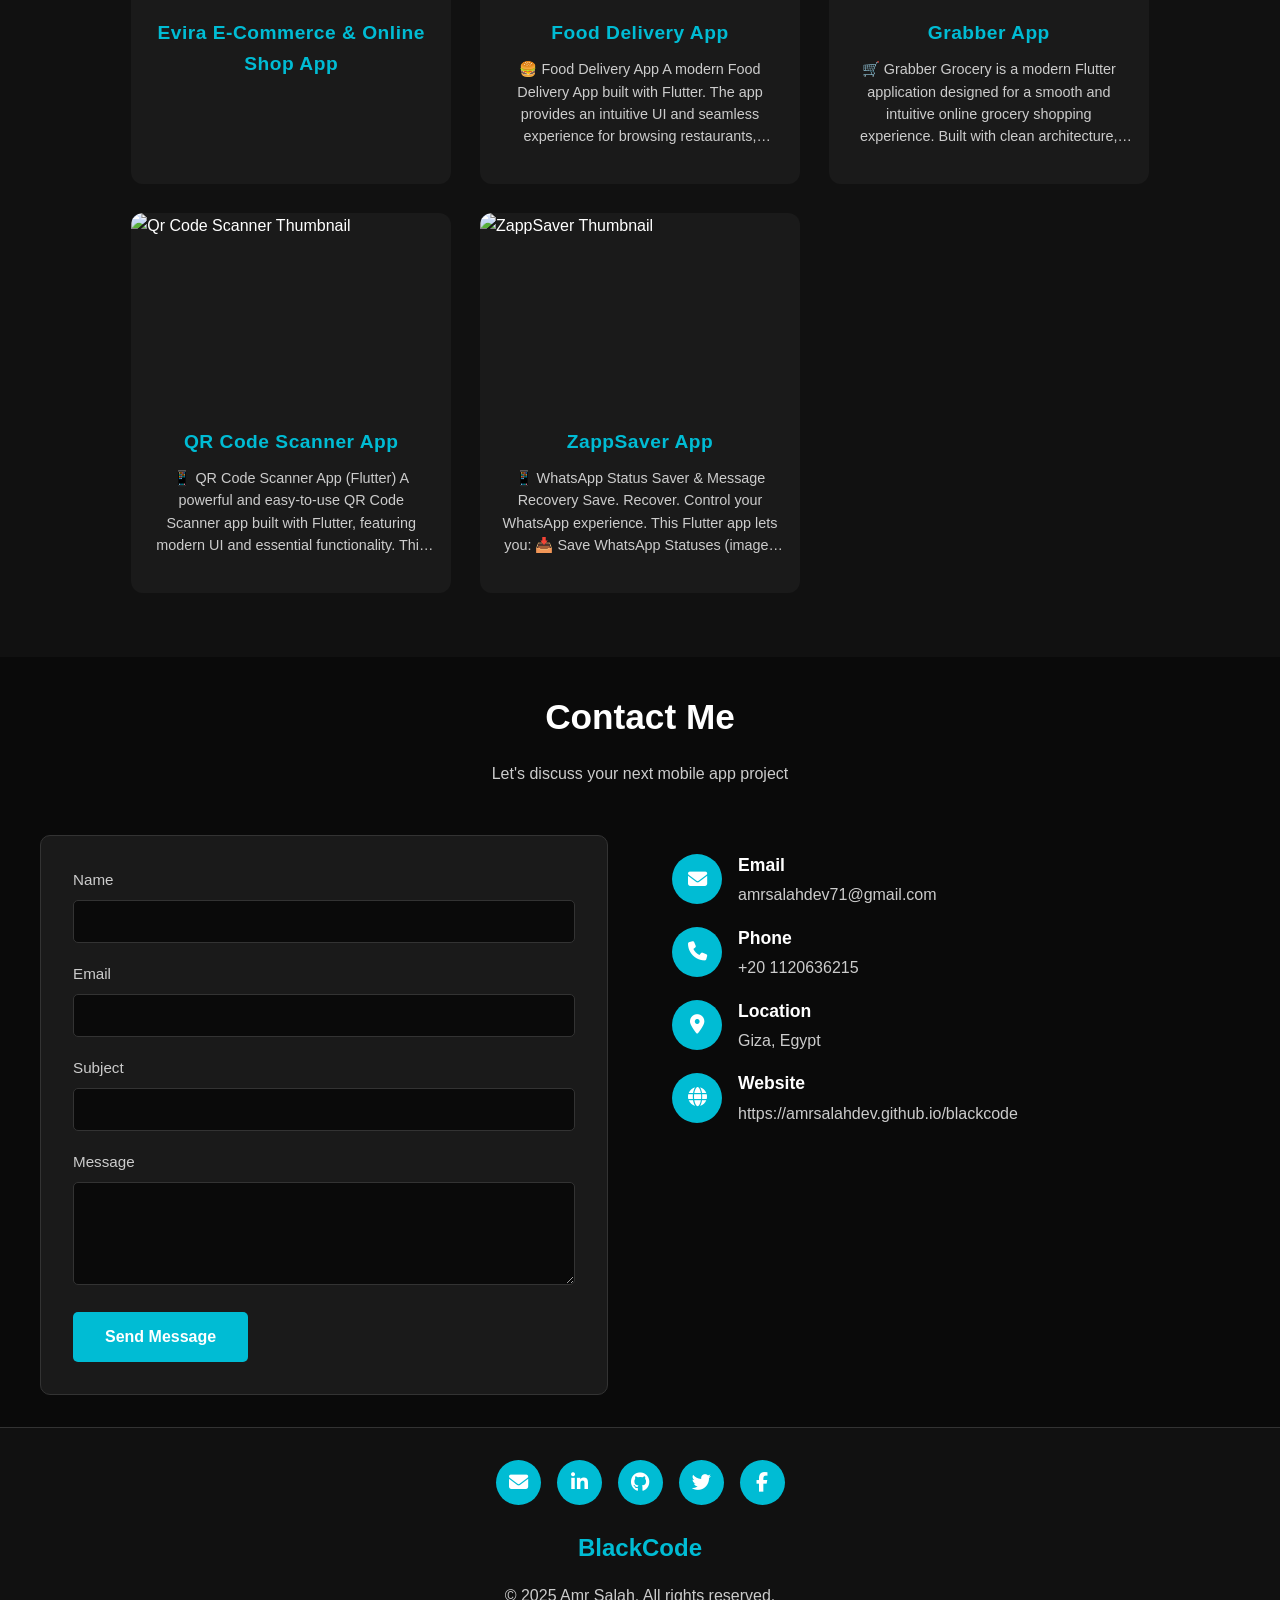
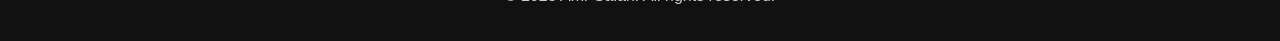
==== commit 82a561ab: "Update index.html" ====
--- a/index.html
+++ b/index.html
@@ -204,6 +204,20 @@
             <!-- Portfolio Grid -->
             <div class="portfolio-grid">
 
+                 <a href="https://github.com/AmrSalahDev/Evira-E-Commerce" target="_blank"
+                    style="text-decoration: none; color: inherit;">
+                    <div class="portfolio-item" data-category="ecommerce">
+                        <div class="portfolio-image">
+                            <img src="https://github.com/AmrSalahDev/Evira-E-Commerce/blob/main/screenshots/figma_thumbnail.png"
+                                alt="Evira Thumbnail">
+                        </div>
+                        <div class="portfolio-content">
+                            <h3>Evira E-Commerce & Online Shop App</h3>
+                            <p🛒 Evira is a premium and modern E-Commerce & Online Shopping app that brings a complete shopping experience in one place. With a stylish design, light & dark themes, and 190+ beautifully crafted screens, Evira makes online shopping easier, faster, and more enjoyable.  Shop by categories, search and filter products, add items to your wishlist or ca</p>
+                        </div>
+                    </div>
+                </a>
+
                 <a href="https://github.com/AmrSalahDev/FoodDelivery" target="_blank"
                     style="text-decoration: none; color: inherit;">
                     <div class="portfolio-item" data-category="food-delivery">
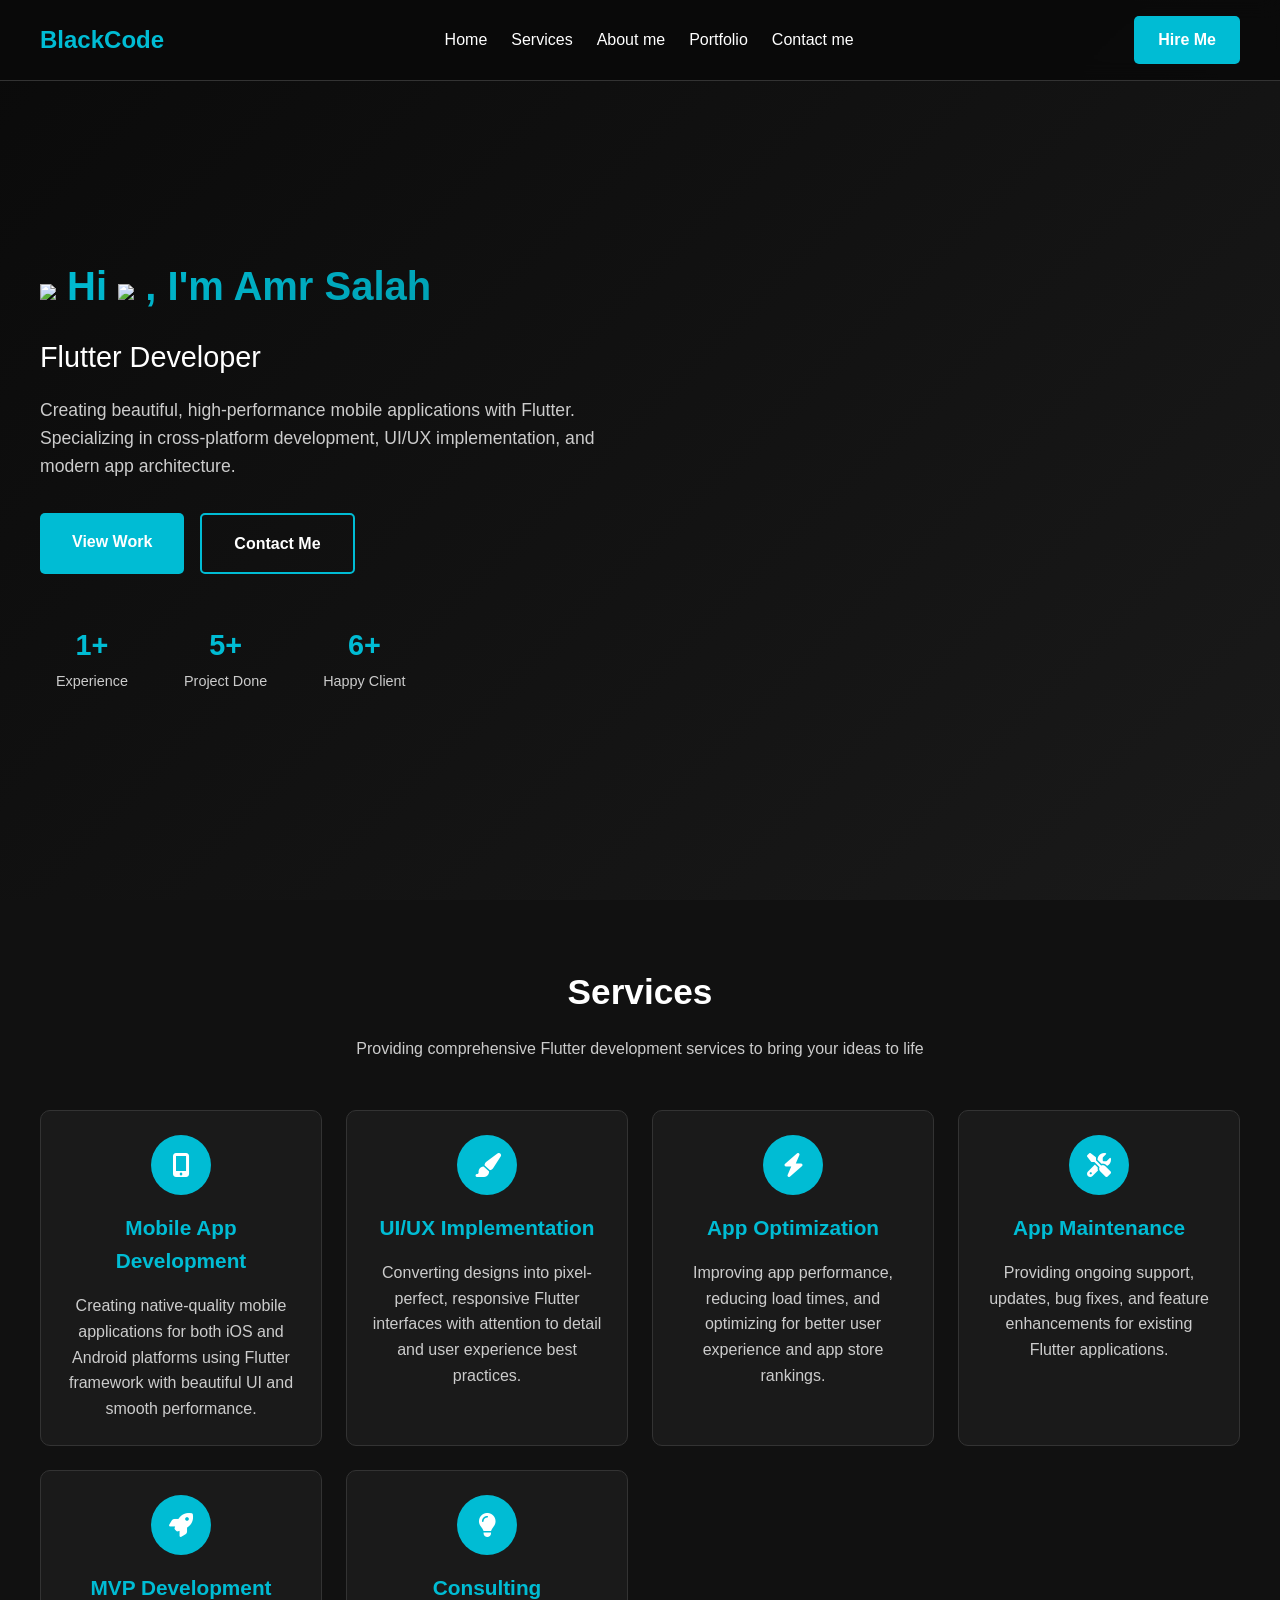
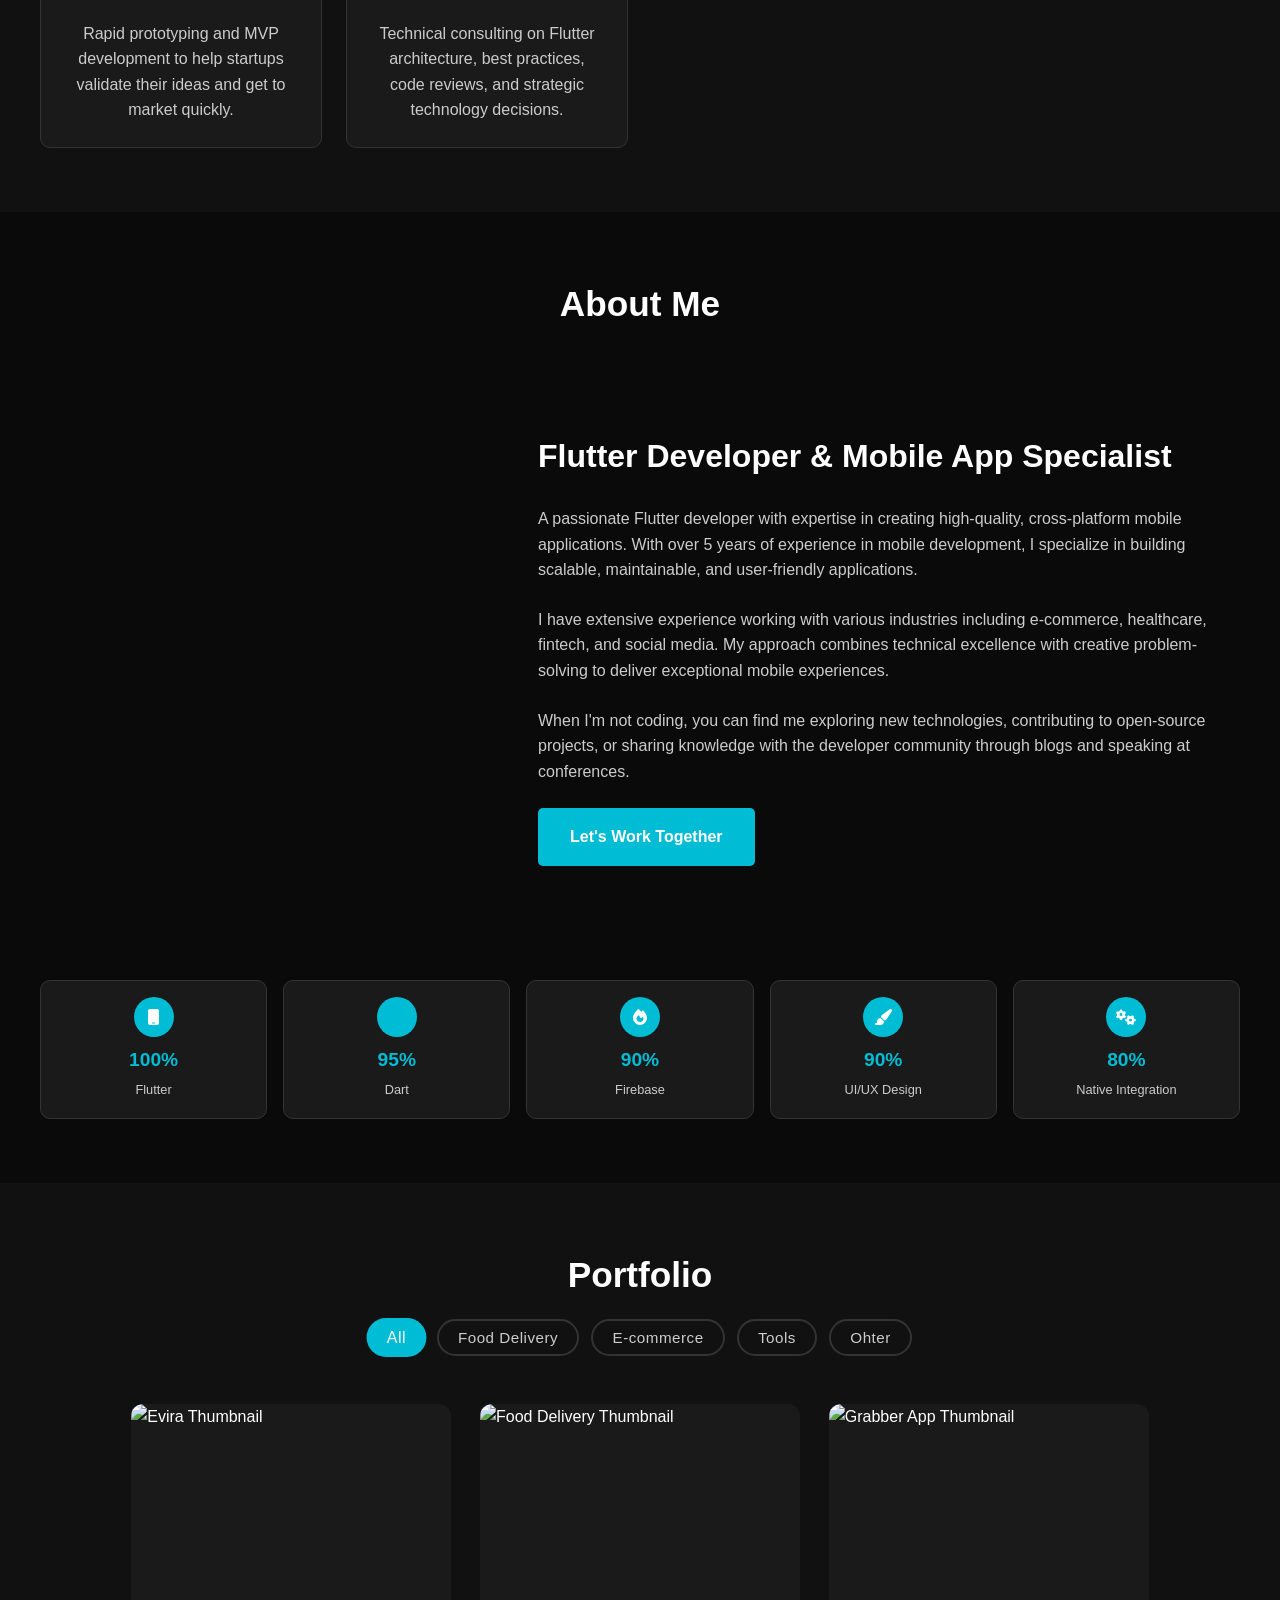
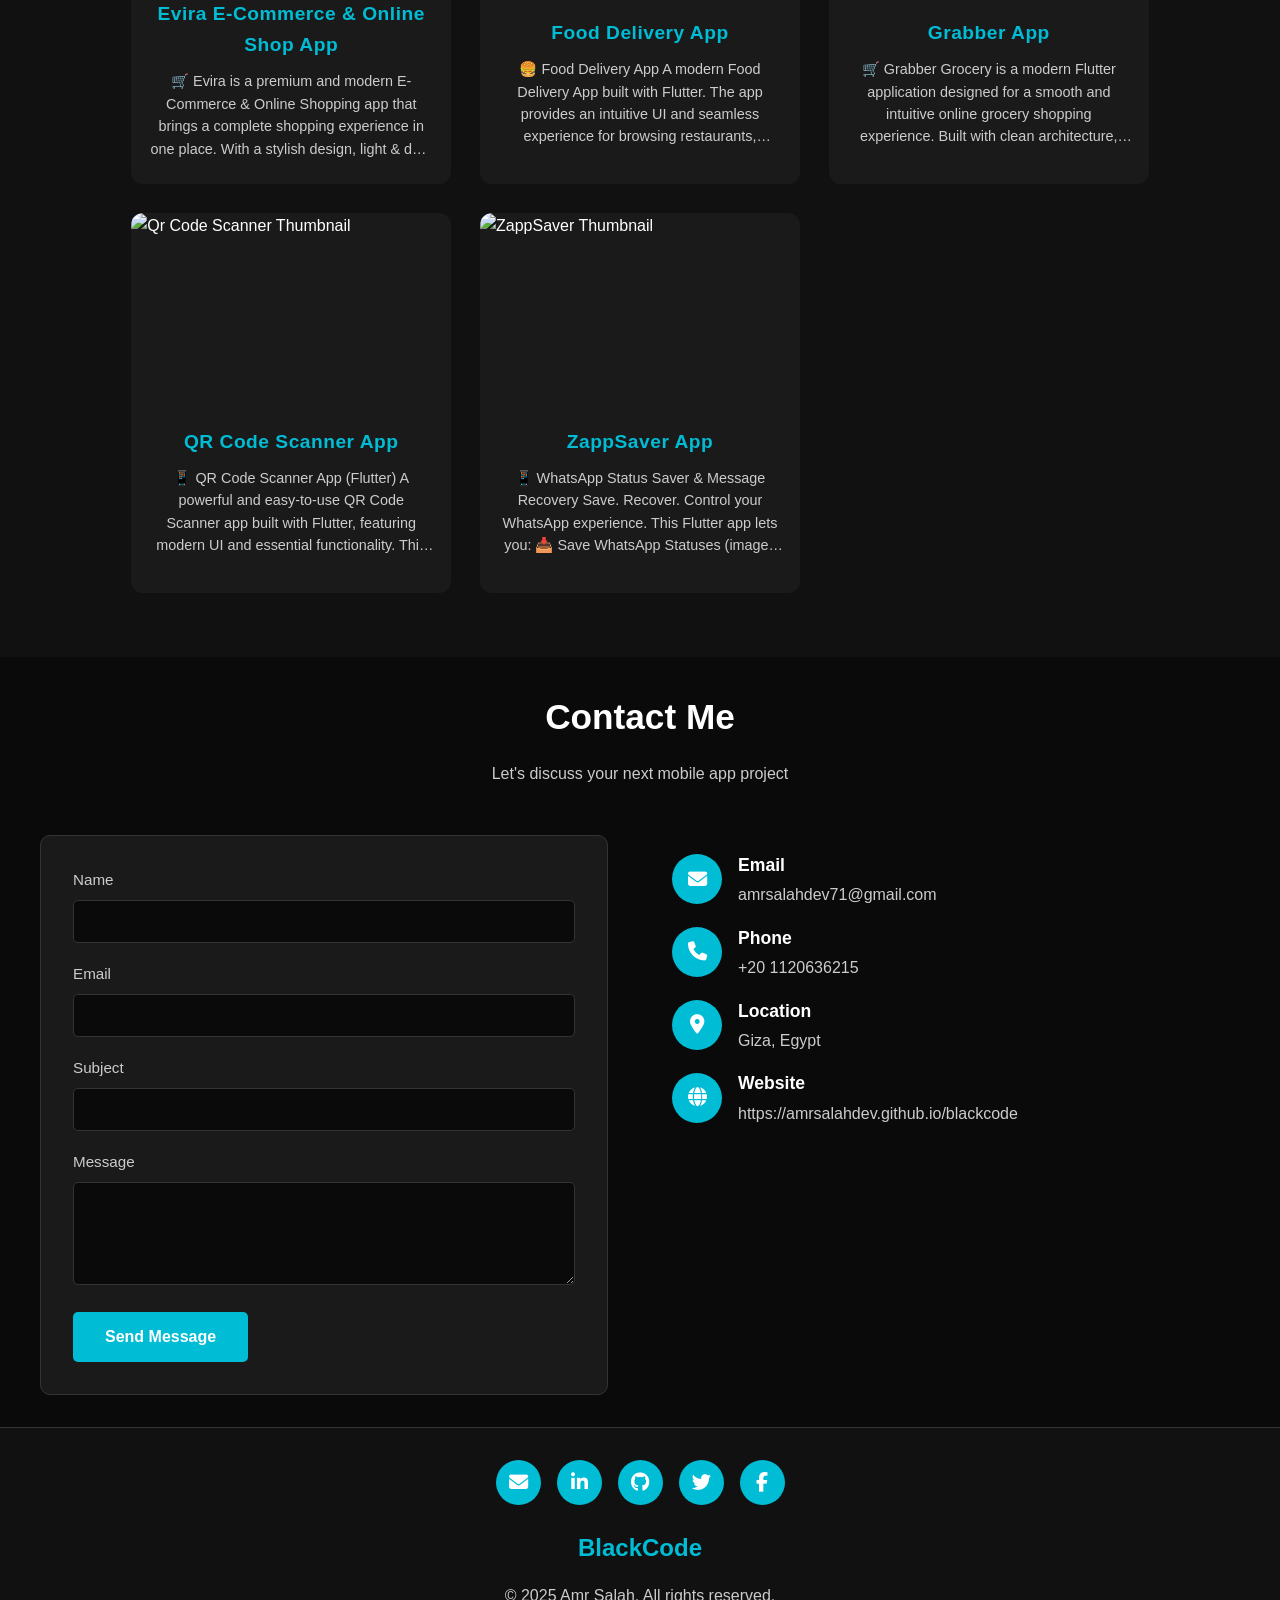
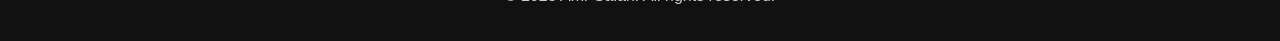
==== commit e1a82144: "Update index.html" ====
--- a/index.html
+++ b/index.html
@@ -208,12 +208,12 @@
                     style="text-decoration: none; color: inherit;">
                     <div class="portfolio-item" data-category="ecommerce">
                         <div class="portfolio-image">
-                            <img src="https://github.com/AmrSalahDev/Evira-E-Commerce/blob/main/screenshots/figma_thumbnail.png"
+                            <img src="https://raw.githubusercontent.com/Evira-E-Commerce/main/screenshots/figma_thumbnail.png"
                                 alt="Evira Thumbnail">
                         </div>
                         <div class="portfolio-content">
                             <h3>Evira E-Commerce & Online Shop App</h3>
-                            <p🛒 Evira is a premium and modern E-Commerce & Online Shopping app that brings a complete shopping experience in one place. With a stylish design, light & dark themes, and 190+ beautifully crafted screens, Evira makes online shopping easier, faster, and more enjoyable.  Shop by categories, search and filter products, add items to your wishlist or ca</p>
+                            <p>🛒 Evira is a premium and modern E-Commerce & Online Shopping app that brings a complete shopping experience in one place. With a stylish design, light & dark themes, and 190+ beautifully crafted screens, Evira makes online shopping easier, faster, and more enjoyable.  Shop by categories, search and filter products, add items to your wishlist or ca</p>
                         </div>
                     </div>
                 </a>
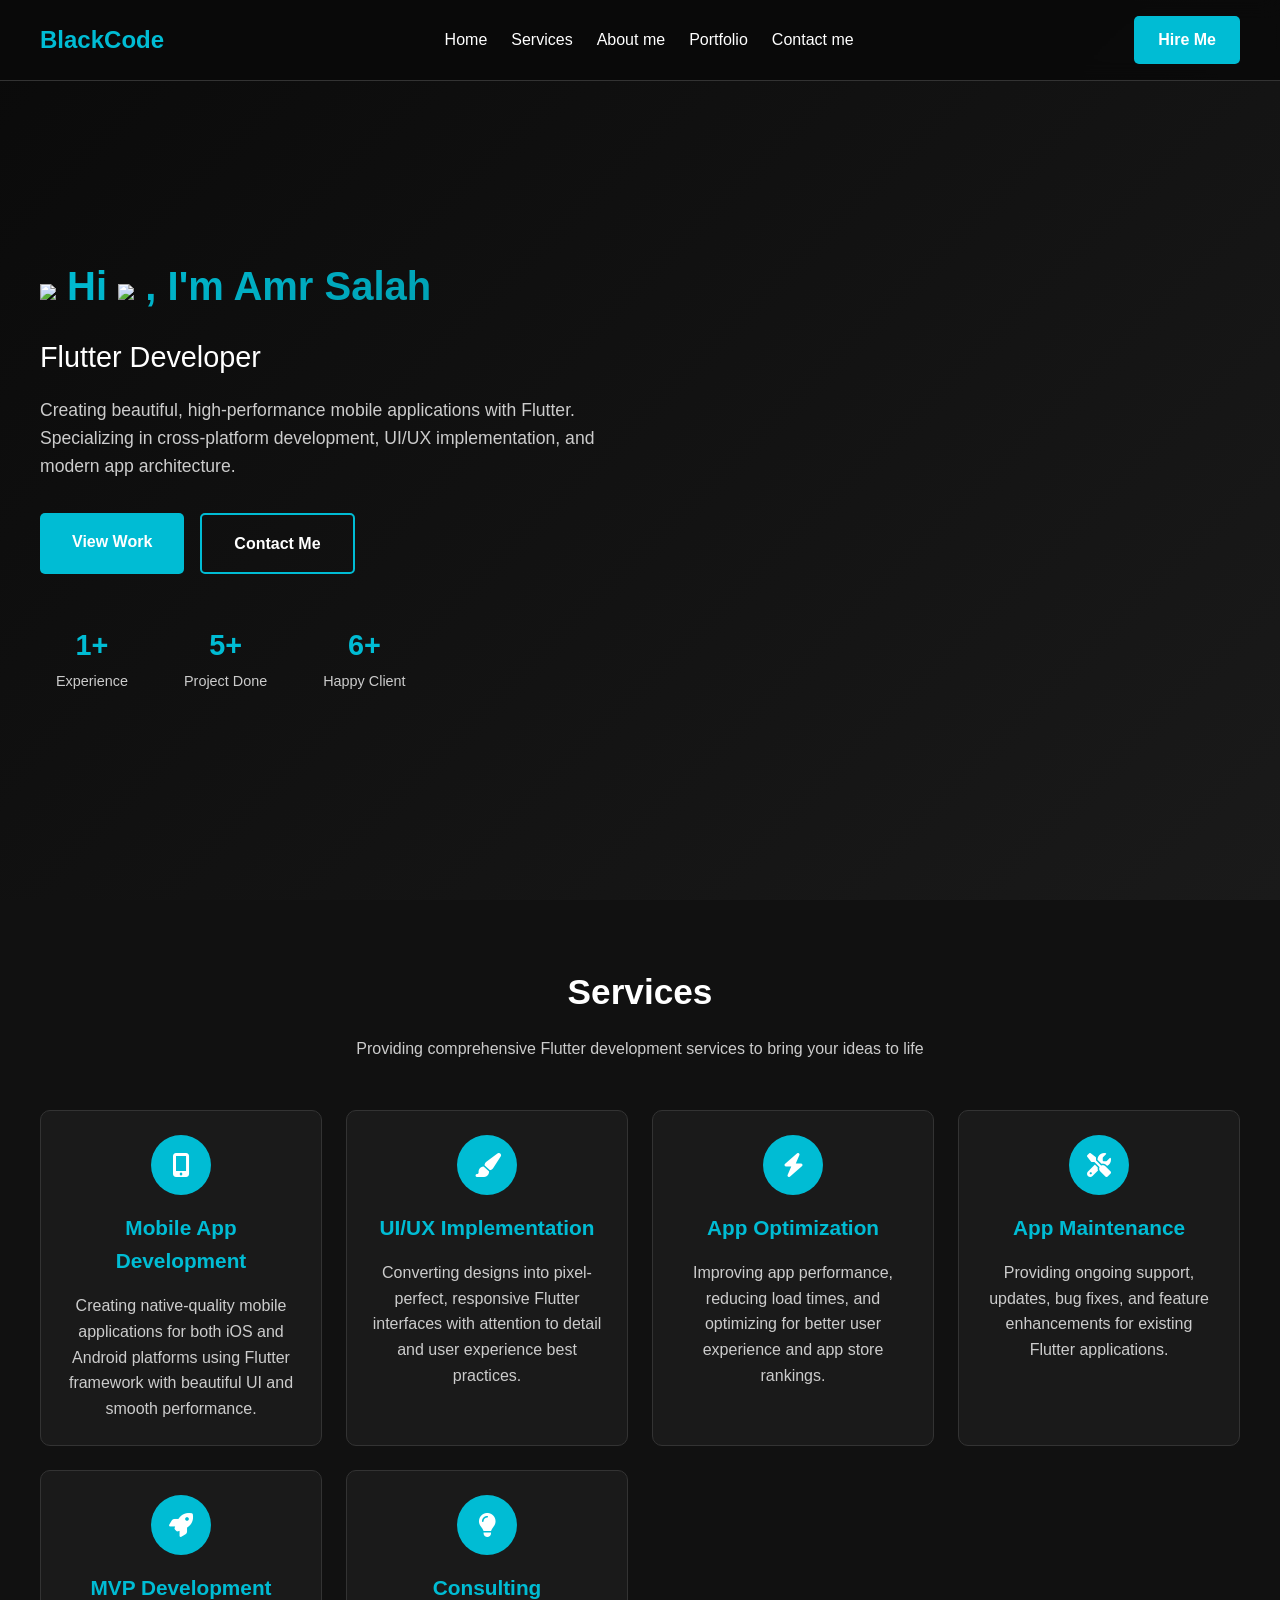
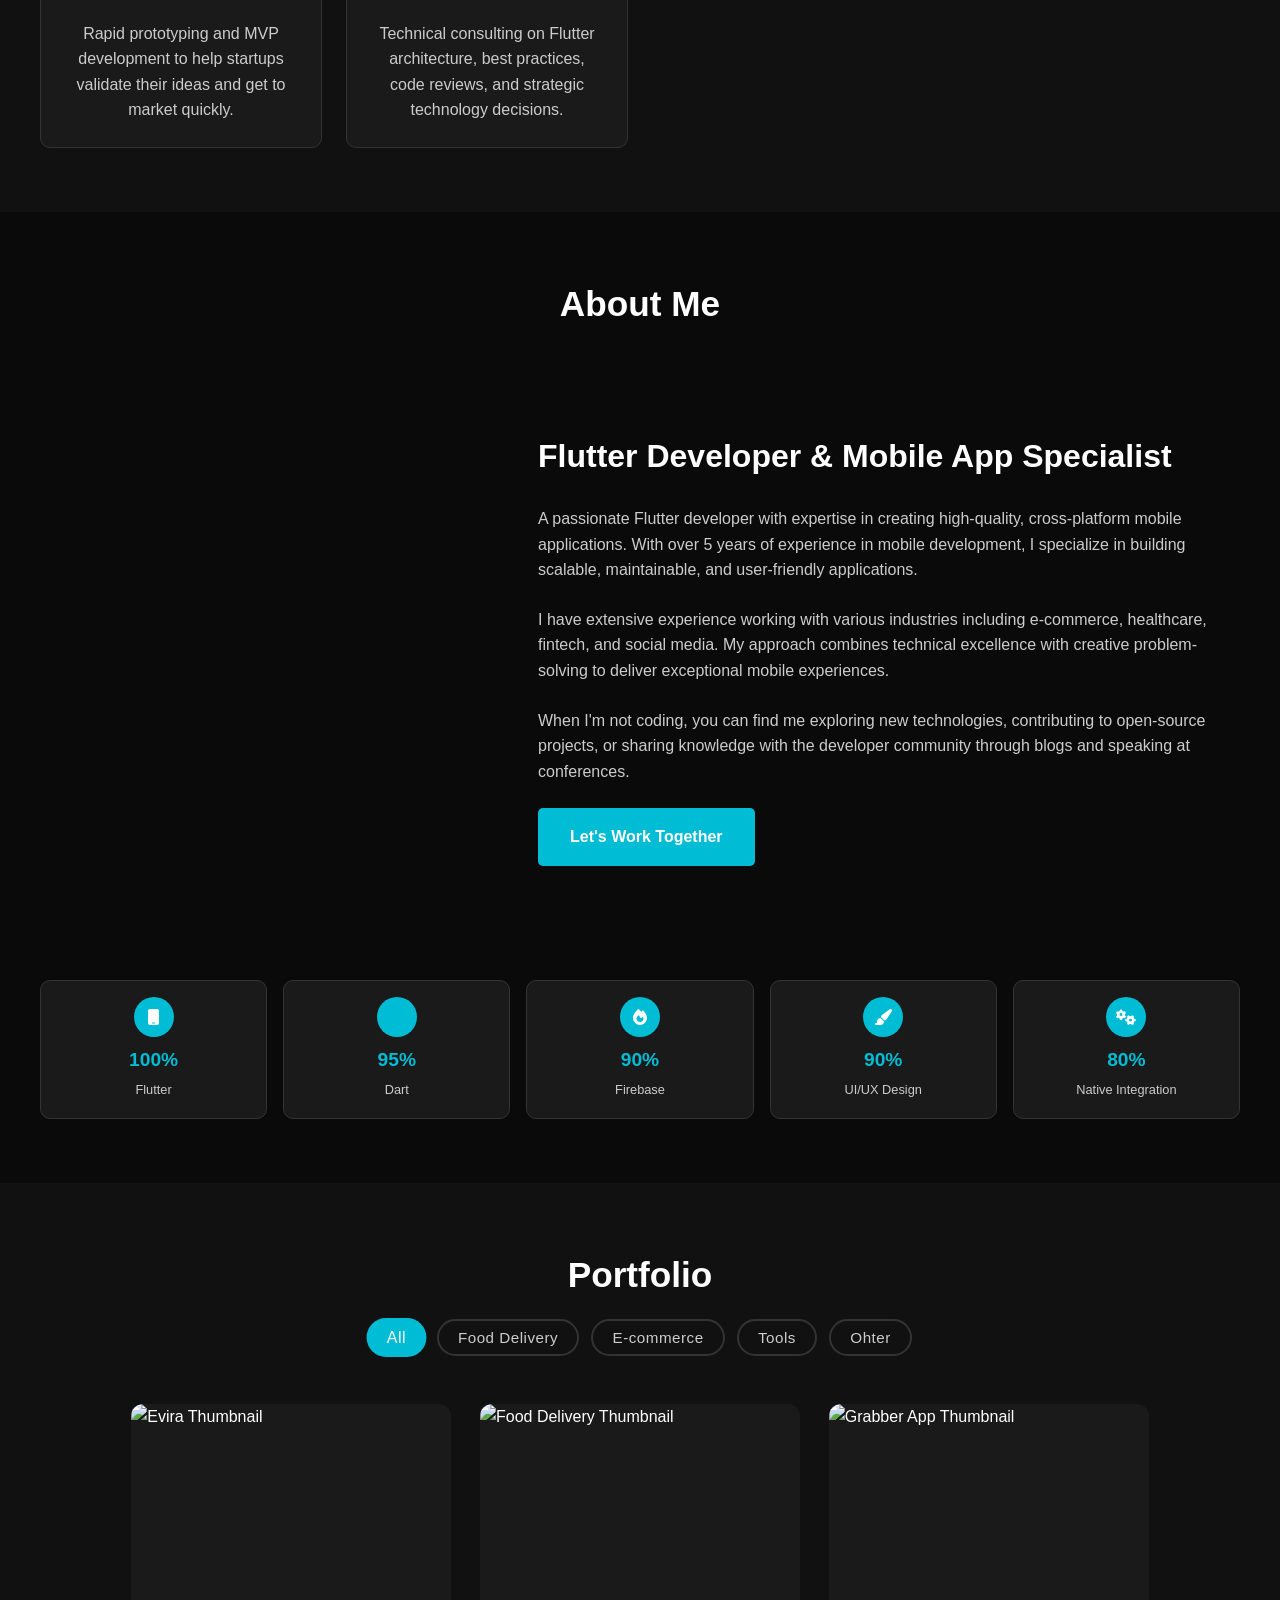
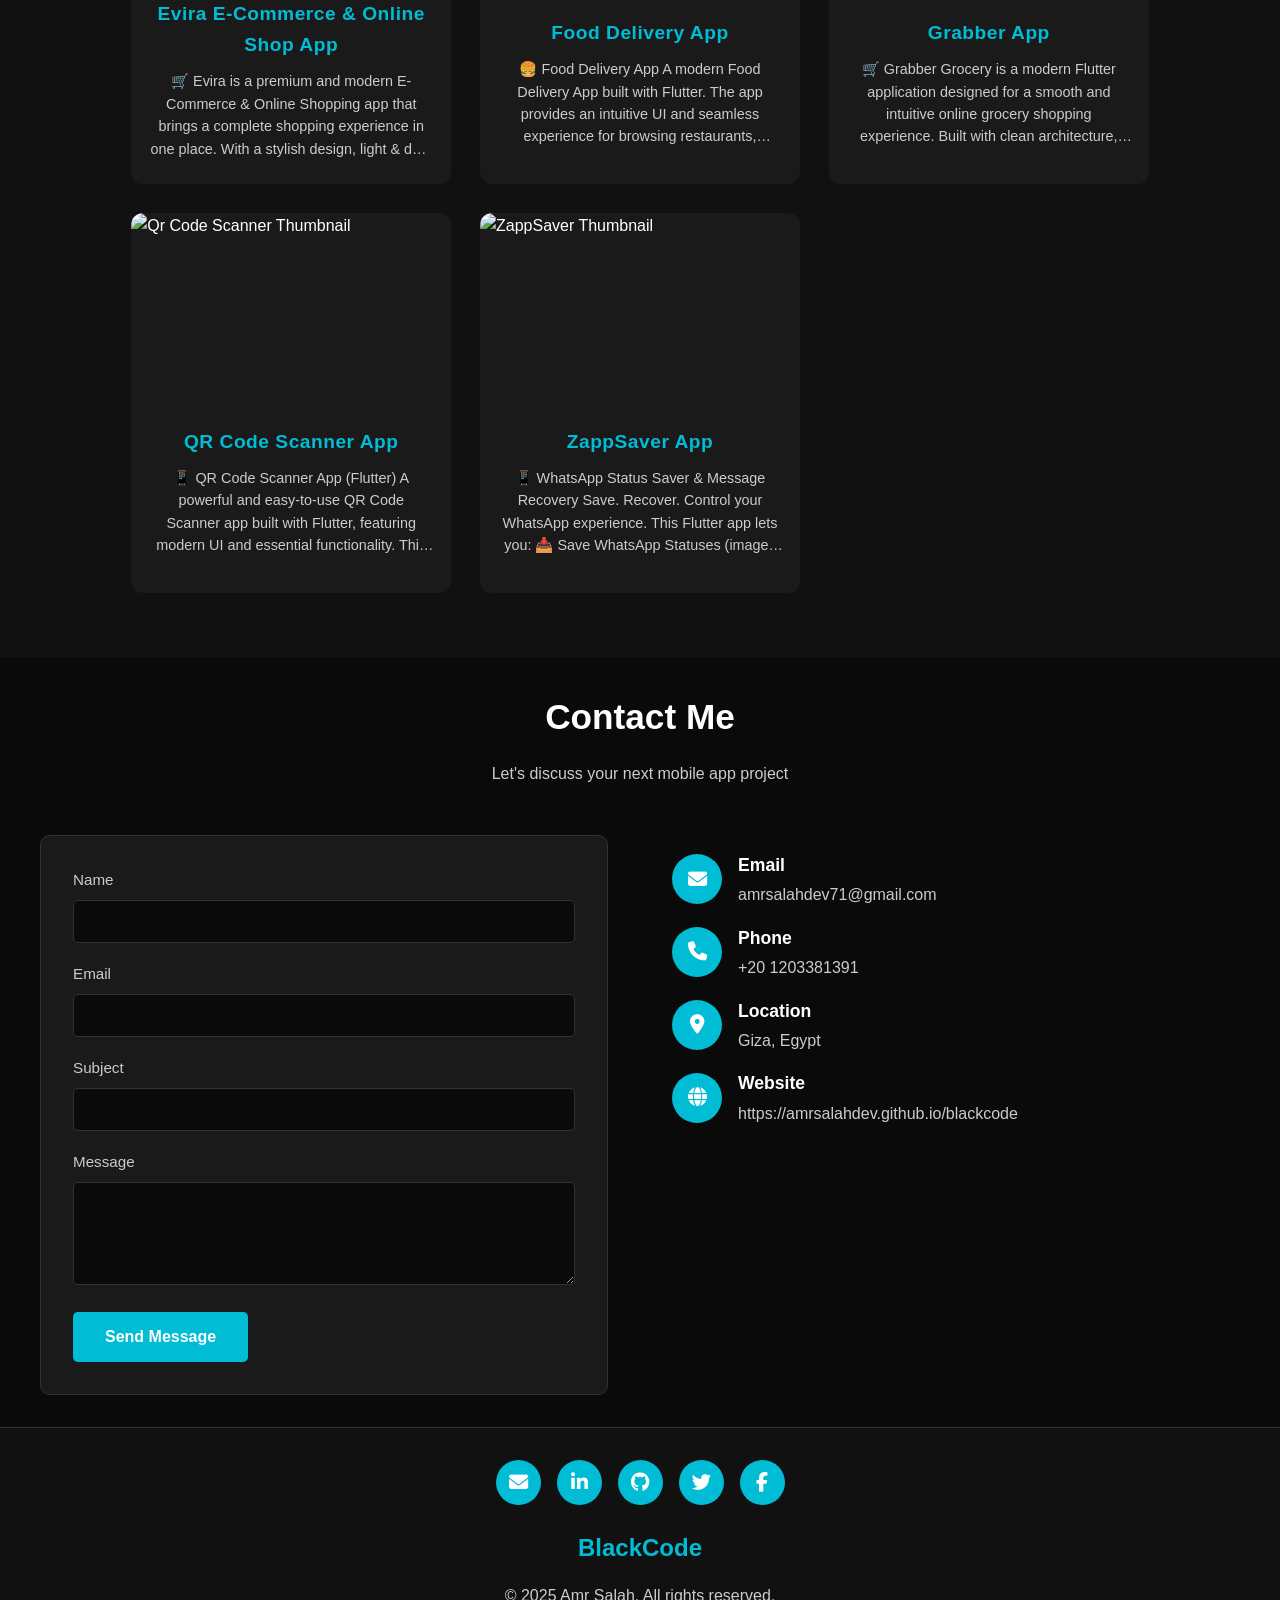
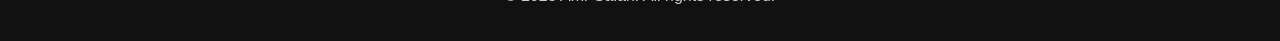
==== commit 4d9aea48: "Update index.html" ====
--- a/index.html
+++ b/index.html
@@ -208,7 +208,7 @@
                     style="text-decoration: none; color: inherit;">
                     <div class="portfolio-item" data-category="ecommerce">
                         <div class="portfolio-image">
-                            <img src="https://raw.githubusercontent.com/Evira-E-Commerce/main/screenshots/figma_thumbnail.png"
+                            <img src="https://raw.githubusercontent.com/AmrSalahDev/Evira-E-Commerce/main/screenshots/figma_thumbnail.png"
                                 alt="Evira Thumbnail">
                         </div>
                         <div class="portfolio-content">
@@ -326,8 +326,8 @@
                         <div class="contact-icon"><i class="fas fa-phone"></i></div>
                         <div class="contact-details">
                             <h4>Phone</h4>
-                            <p>+20 1120636215</p>
-                        </div>
+                            <p>+20 1203381391</p>
+                       </div>
                     </div>
                     <div class="contact-item">
                         <div class="contact-icon"><i class="fas fa-map-marker-alt"></i></div>
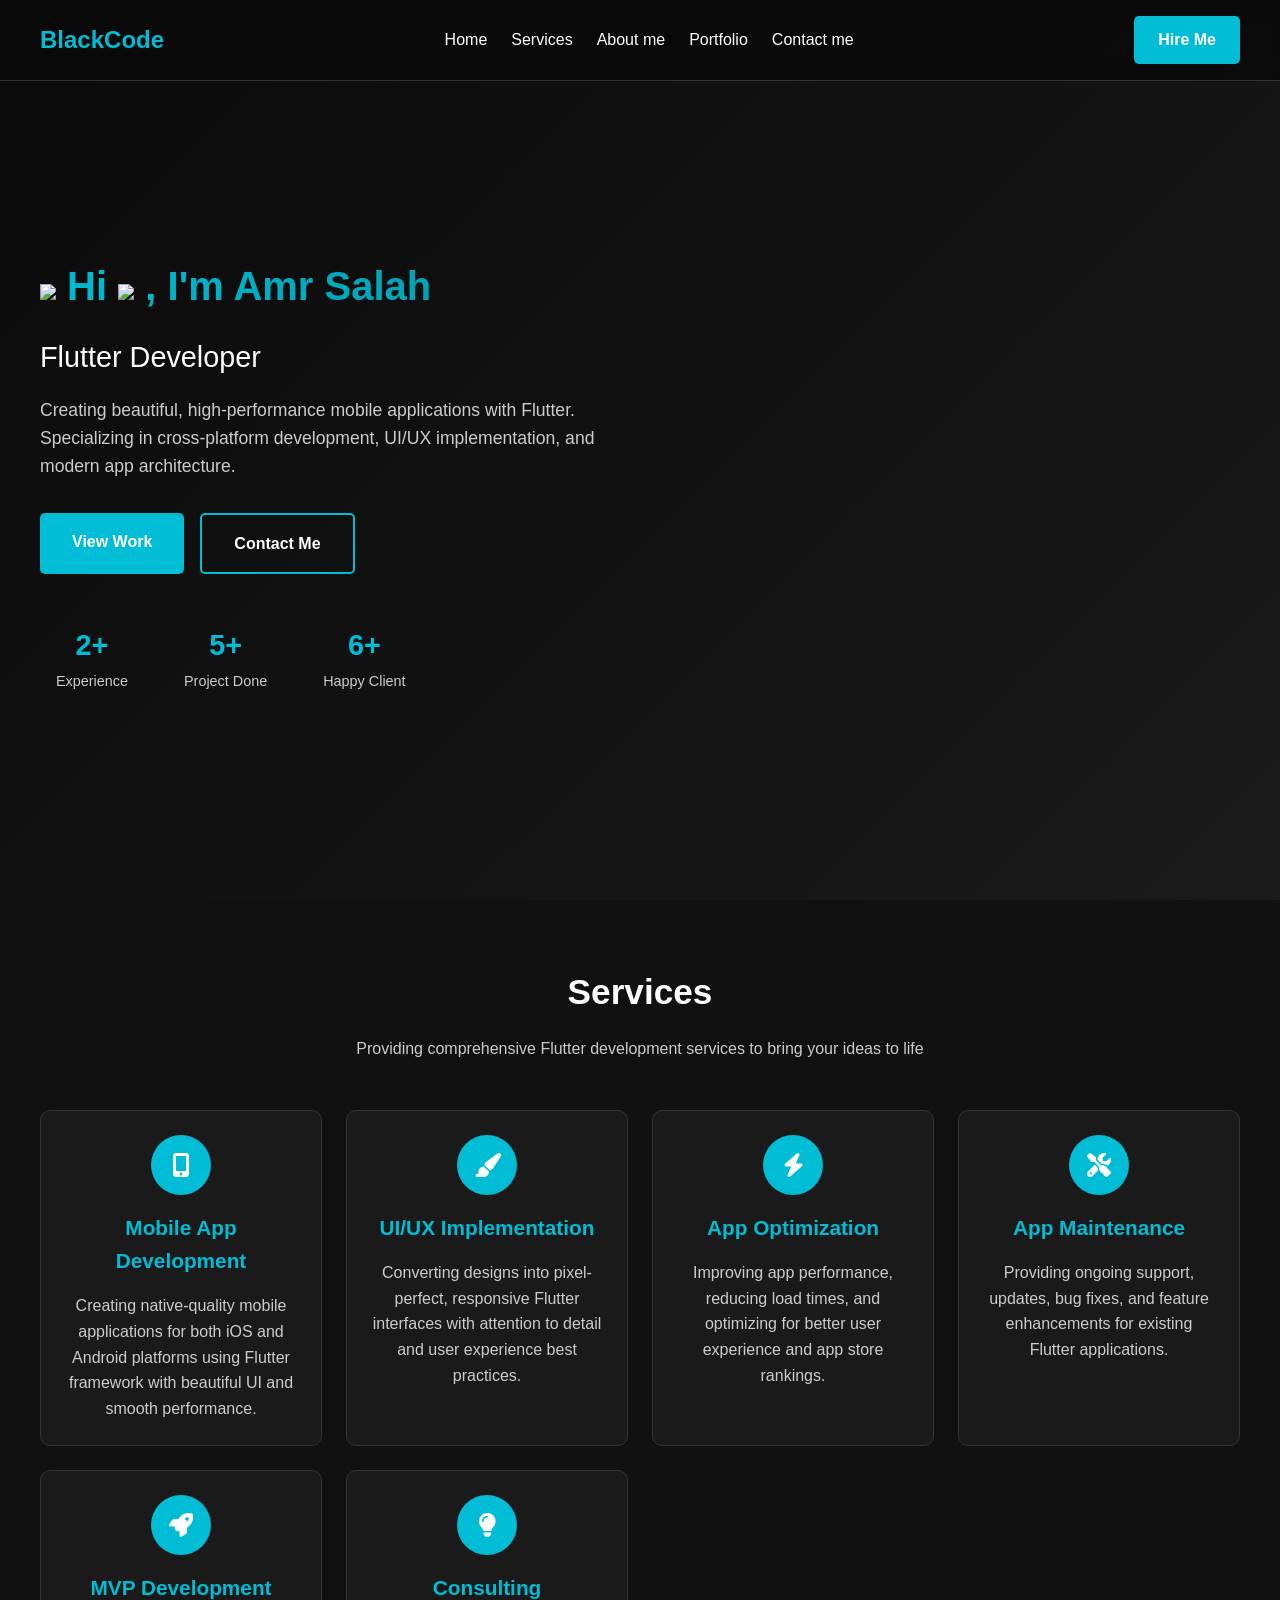
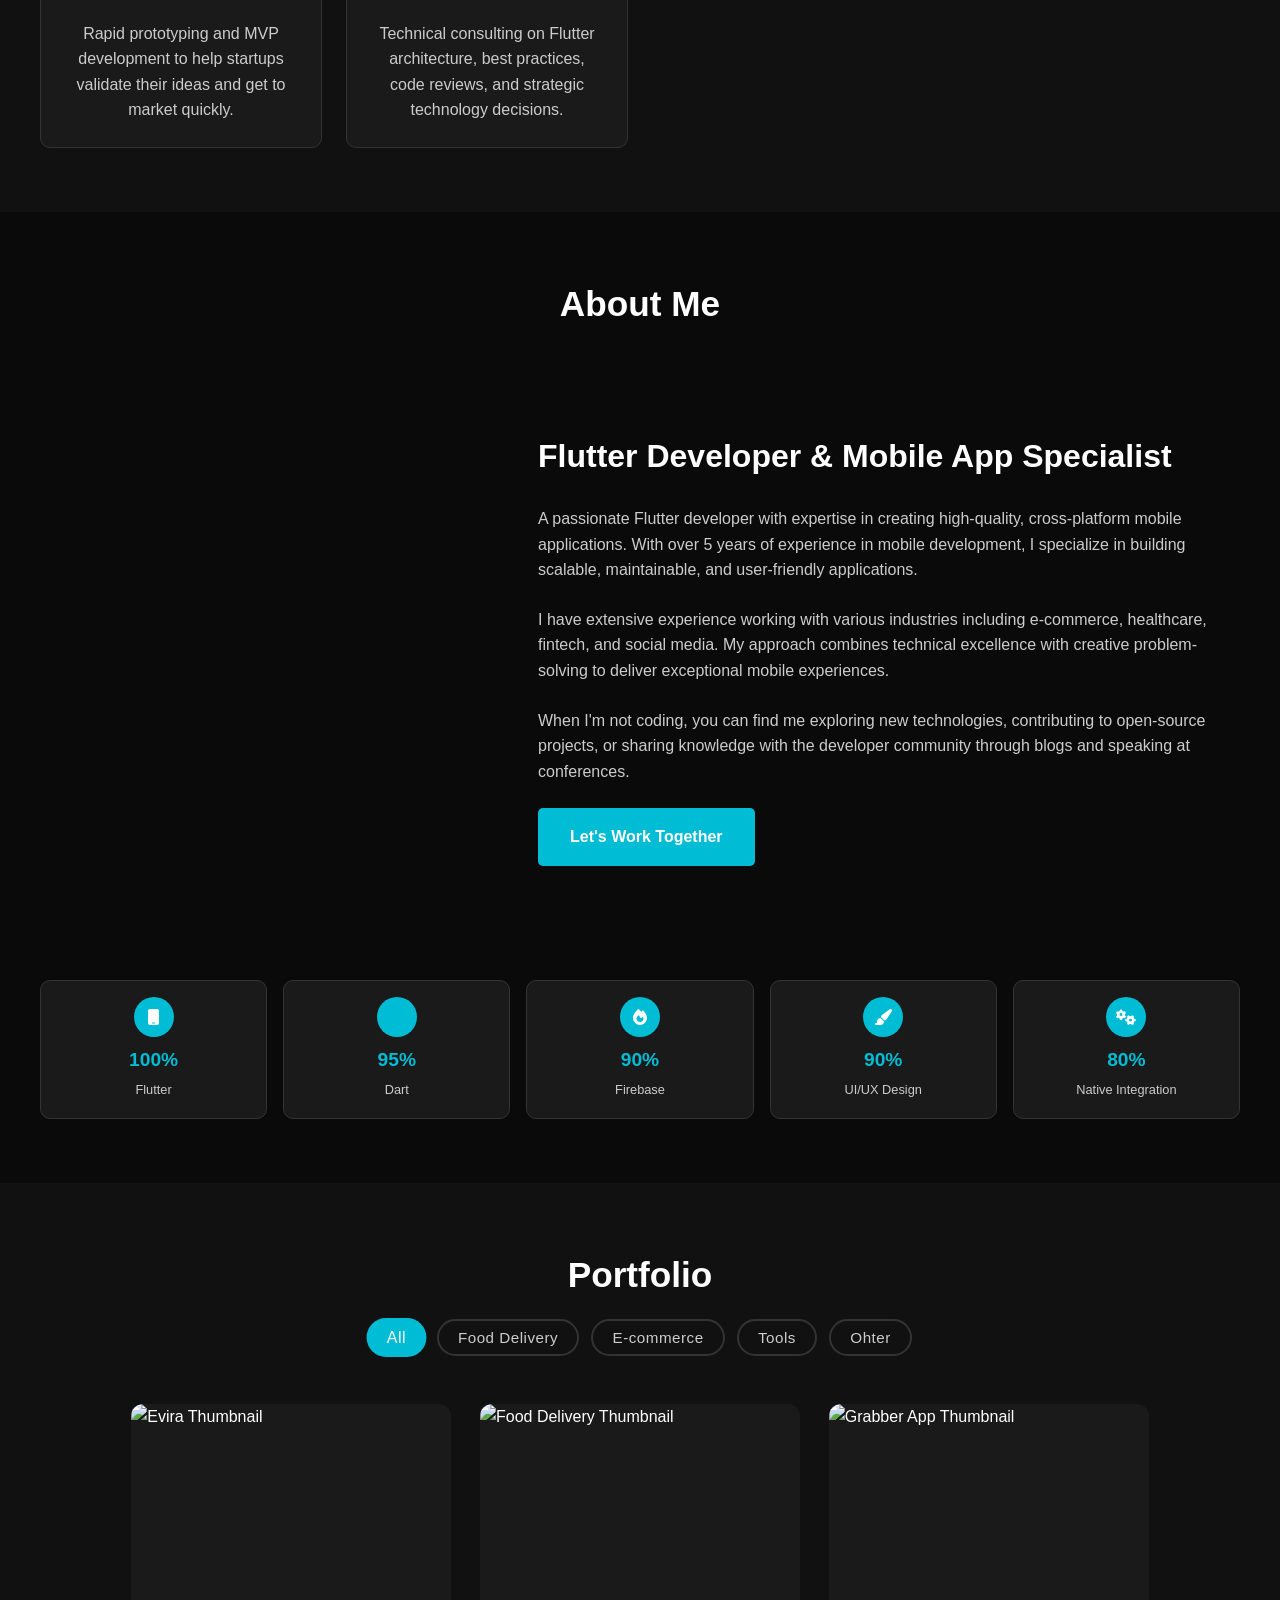
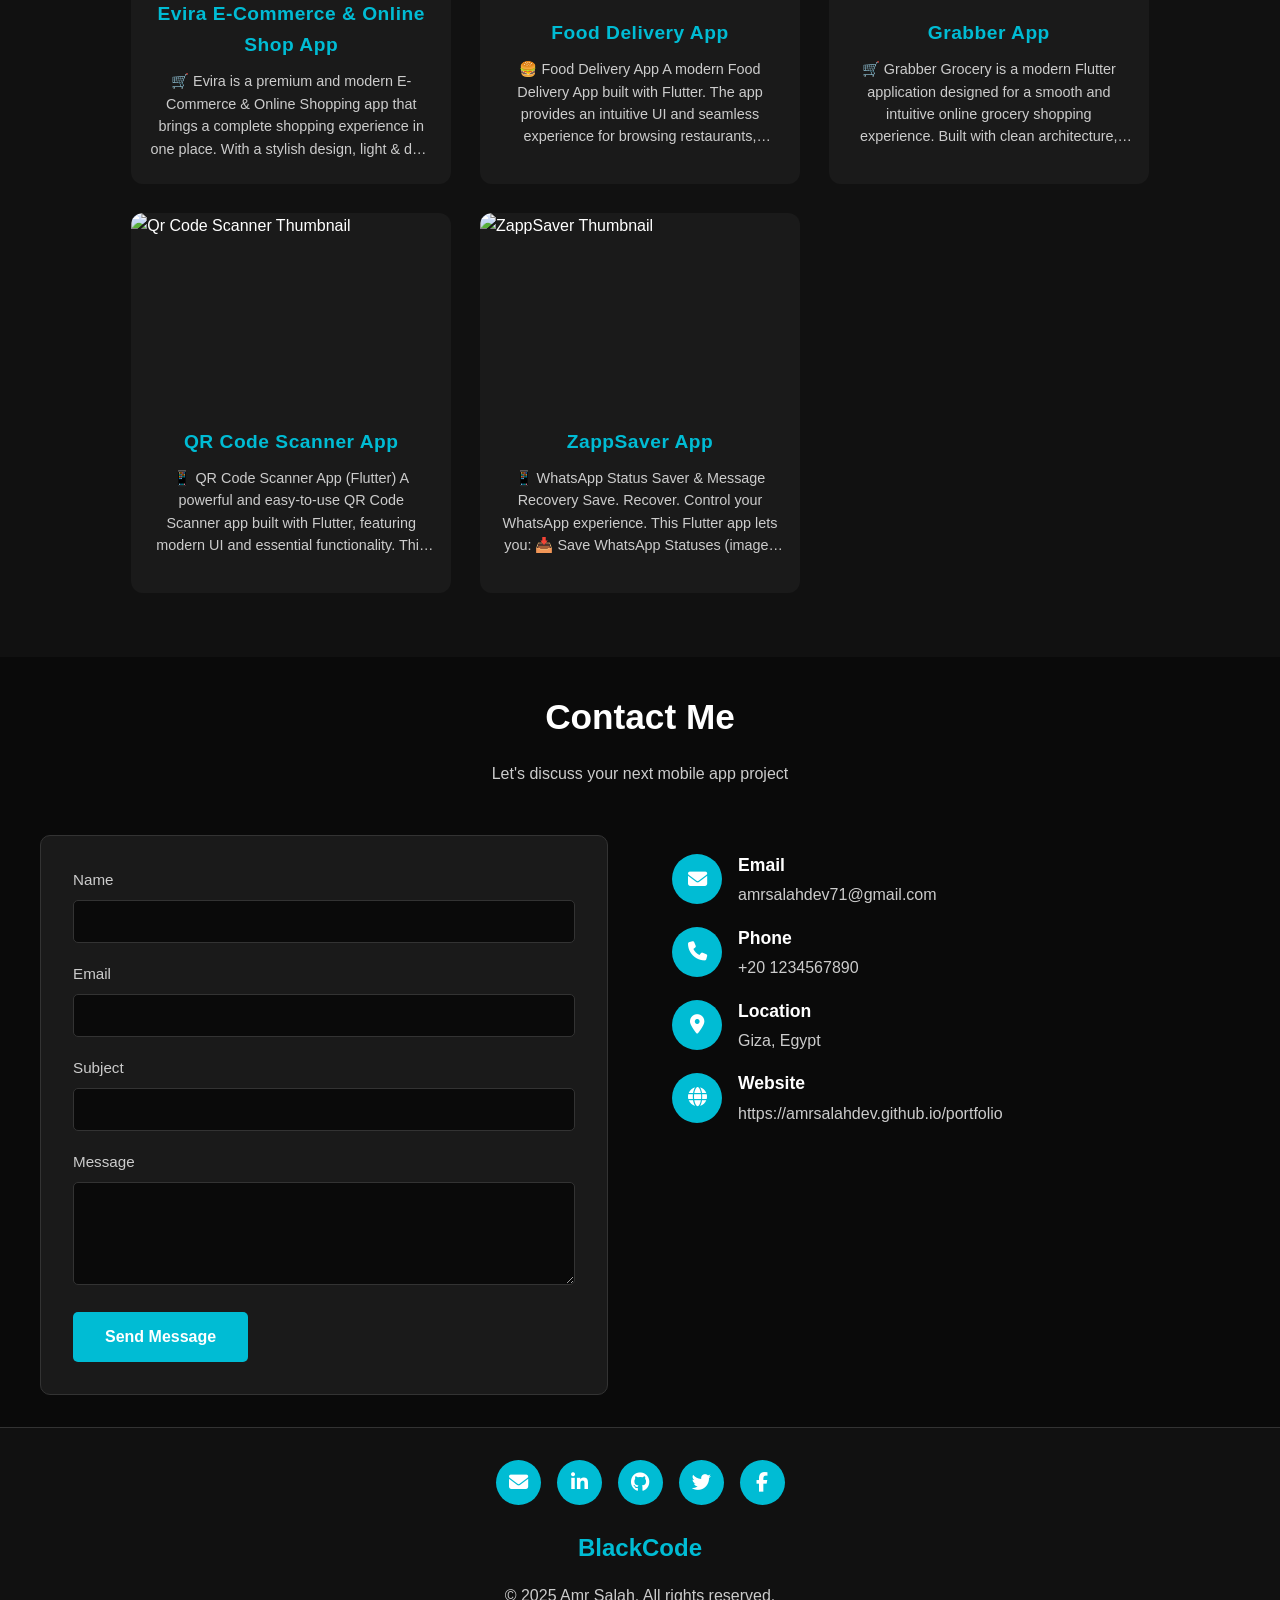
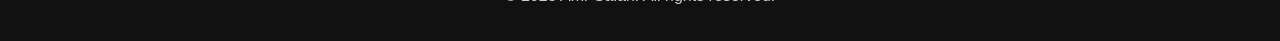
==== commit 33a7f157: "update portfolio" ====
--- a/index.html
+++ b/index.html
@@ -64,7 +64,7 @@
             </div>
             <div class="hero-stats">
                 <div class="stat">
-                    <span class="stat-number">1+</span>
+                    <span class="stat-number">2+</span>
                     <span class="stat-label">Experience</span>
                 </div>
                 <div class="stat">
@@ -326,7 +326,7 @@
                         <div class="contact-icon"><i class="fas fa-phone"></i></div>
                         <div class="contact-details">
                             <h4>Phone</h4>
-                            <p>+20 1203381391</p>
+                            <p>+20 1234567890</p>
                        </div>
                     </div>
                     <div class="contact-item">
@@ -340,7 +340,7 @@
                         <div class="contact-icon"><i class="fas fa-globe"></i></div>
                         <div class="contact-details">
                             <h4>Website</h4>
-                            <p>https://amrsalahdev.github.io/blackcode</p>
+                            <p>https://amrsalahdev.github.io/portfolio</p>
                         </div>
                     </div>
                 </div>
